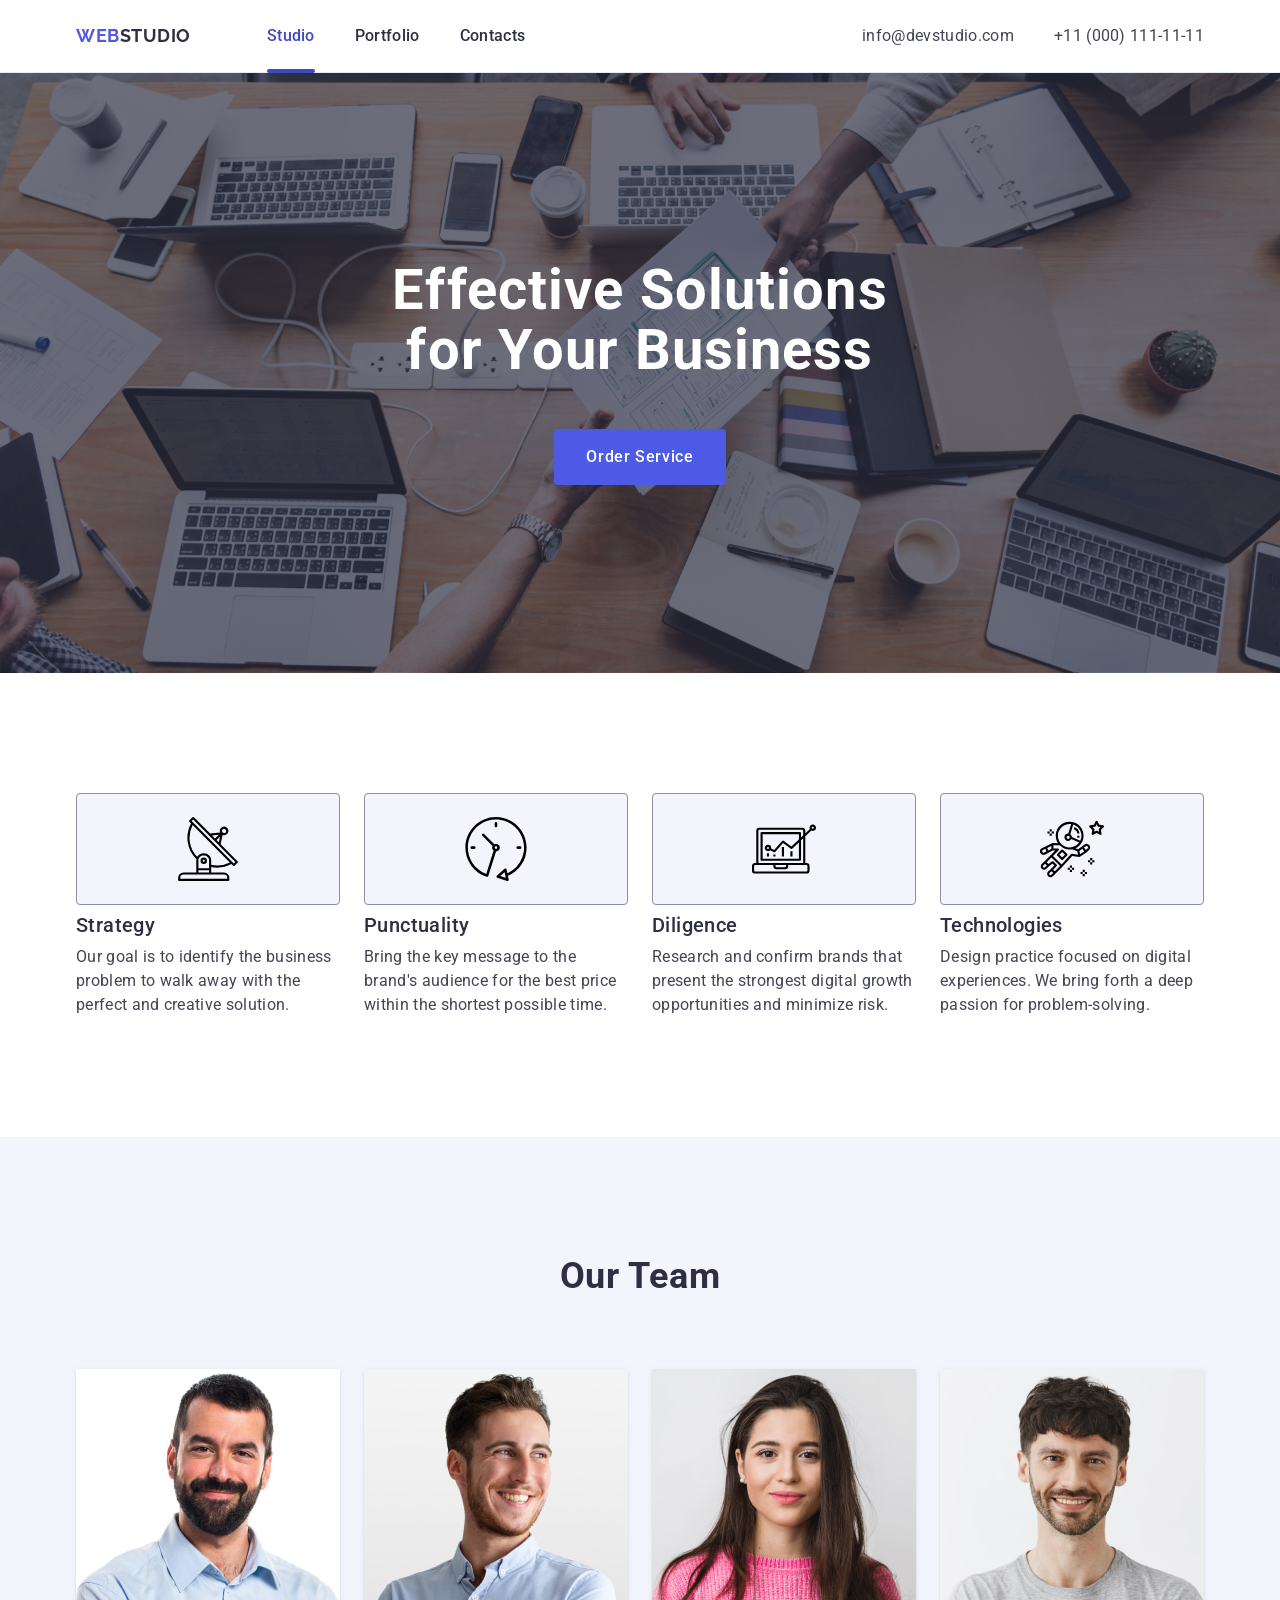
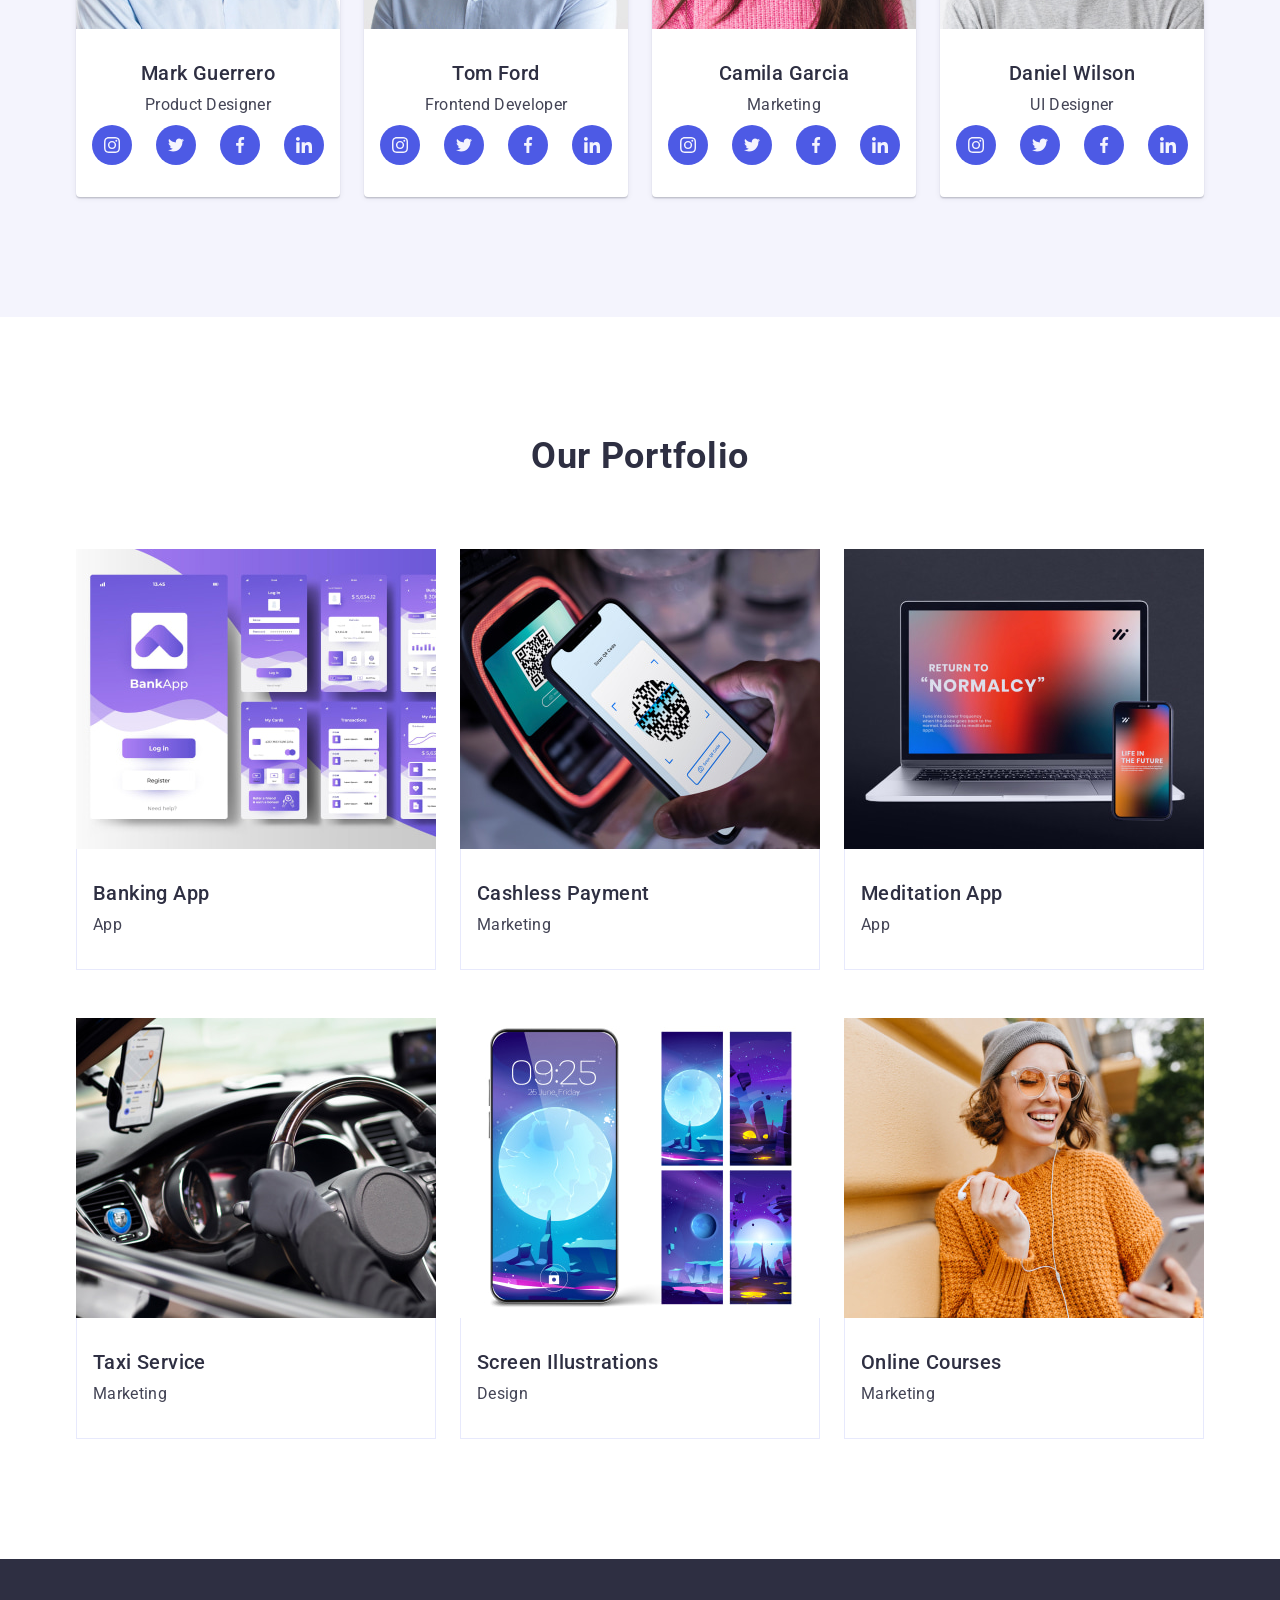
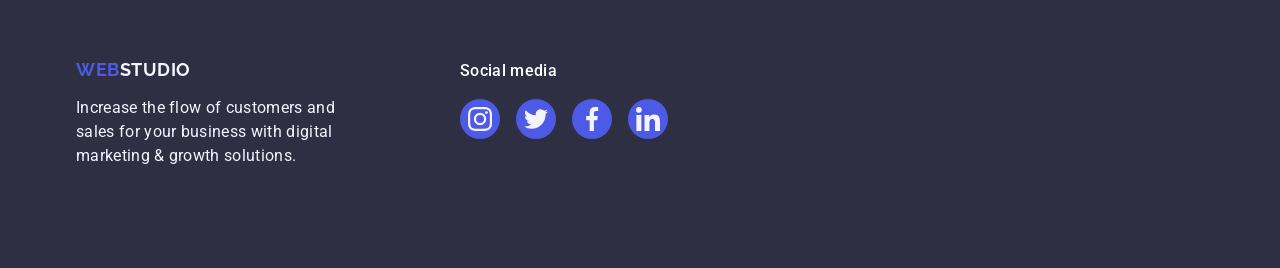
==== index.html @ 4e067c33 "Initial commit" ====
<!DOCTYPE html>
<html lang="en">
<!-- head -->

<head>
    <meta charset="UTF-8">
    <meta name="viewport" content="width=device-width, initial-scale=1.0">
    <!-- modern-normalize -->
    <link rel="stylesheet" href="https://cdn.jsdelivr.net/npm/modern-normalize@2.0.0/modern-normalize.min.css">
    <!-- fonts -->
    <link rel="preconnect" href="https://fonts.googleapis.com">
    <link rel="preconnect" href="https://fonts.gstatic.com" crossorigin>
    <link href="https://fonts.googleapis.com/css2?family=Raleway:wght@700&family=Roboto:wght@400;500;700&display=swap"
        rel="stylesheet">
    <!-- favicon -->
    <link rel="shortcut icon" href="./images/favicon.ico" type="image/x-icon">
    <!-- import styles.css -->
    <link rel="stylesheet" href="./css/styles.css" />
    <title>Web Studio</title>
</head>

<!-- body -->

<body>
    <!-- header -->
    <header class="header">
        <div class="container header-container">
            <!-- navigation -->
            <nav class="nav">
                <!-- logo -->
                <a class="logo nav-logo" href="./index.html">Web<span class="logo-dark-accent">Studio</span></a>
                <ul class="nav-list">
                    <li class="nav-item header-nav-item">
                        <a class="nav-link nav-link-active" href="./index.html">Studio</a>
                    </li>
                    <li class="nav-item header-nav-item">
                        <a class="nav-link" href="">Portfolio</a>
                    </li>
                    <li class="nav-item header-nav-item">
                        <a class="nav-link" href="">Contacts</a>
                    </li>
                </ul>
            </nav>

            <!-- contacts information -->
            <address class="contacts">
                <ul class="contacts-list">
                    <li class="contacts-item">
                        <a class="contact-link" href="mailto:info@devstudio.com">info@devstudio.com</a>
                    </li>
                    <li class="contacts-item">
                        <a class="contact-link" href="tel:+110001111111">+11 (000) 111-11-11</a>
                    </li>
                </ul>
            </address>
        </div>
    </header>

    <!-- main -->
    <main>

        <!-- hero section -->
        <section class="hero">
            <div class="container">
                <h1 class="hero-title">Effective Solutions for Your Business</h1>
                <button class="hero-btn" type="button">Order Service</button>
            </div>
        </section>

        <!-- features section -->
        <section class="section features">
            <div class="container">
                <h2 class="visually-hidden">Features</h2>
                <ul class="section-list-flex">
                    <li class="card-width-if-four">
                        <div class="features-icon-wrap">
                            <svg class="features-icon" width="64" height="64">
                                <use href="./images/icons.svg#features-1"></use>
                            </svg>
                        </div>
                        <h3 class="card-title">Strategy</h3>
                        <p class="card-paragraf">
                            Our goal is to identify the business
                            problem to walk away with the perfect and creative solution.
                        </p>
                    </li>
                    <li class="card-width-if-four">
                        <div class="features-icon-wrap">
                            <svg class="features-icon" width="64" height="64">
                                <use href="./images/icons.svg#features-2"></use>
                            </svg>
                        </div>
                        <h3 class="card-title">Punctuality</h3>
                        <p class="card-paragraf">
                            Bring the key message to the brand's audience for the best price within the shortest
                            possible
                            time.
                        </p>
                    </li>
                    <li class="card-width-if-four">
                        <div class="features-icon-wrap">
                            <svg class="features-icon" width="64" height="64">
                                <use href="./images/icons.svg#features-3"></use>
                            </svg>
                        </div>
                        <h3 class="card-title">Diligence</h3>
                        <p class="card-paragraf">
                            Research and confirm brands that present the strongest digital growth opportunities and
                            minimize
                            risk.
                        </p>
                    </li>
                    <li class="card-width-if-four">
                        <div class="features-icon-wrap">
                            <svg class="features-icon" width="64" height="64">
                                <use href="./images/icons.svg#features-4"></use>
                            </svg>
                        </div>
                        <h3 class="card-title">Technologies</h3>
                        <p class="card-paragraf">
                            Design practice focused on digital experiences. We bring forth a deep passion for
                            problem-solving.
                        </p>
                    </li>
                </ul>
            </div>
        </section>

        <!-- team section -->
        <section class="section team">
            <div class="container">
                <h2 class="section-title">Our Team</h2>
                <ul class="section-list-flex">
                    <li class="team-card card-width-if-four">
                        <img src="./images/team/mark-guerrero.jpg"
                            alt="an attractive man with a beard is smiling and looking ahead" width="264"
                            height="260" />
                        <div class="card-text-wrap team-text-wrap">
                            <h3 class="card-title">Mark Guerrero</h3>
                            <p class="card-paragraf team-text">Product Designer</p>
                            <ul class="socials-list section-list-flex">
                                <li class="socials-item card-width-if-four">
                                    <a href="" class="socials-link">
                                        <svg class="socials-icon" width="16" height="16">
                                            <use href="./images/icons.svg#instagram"></use>
                                        </svg>
                                    </a>
                                </li>
                                <li class="socials-item card-width-if-four">
                                    <a href="" class="socials-link">
                                        <svg class="socials-icon" width="16" height="16">
                                            <use href="./images/icons.svg#twitter"></use>
                                        </svg>
                                    </a>
                                </li>
                                <li class="socials-item card-width-if-four">
                                    <a href="" class="socials-link">
                                        <svg class="socials-icon" width="16" height="16">
                                            <use href="./images/icons.svg#facebook"></use>
                                        </svg>
                                    </a>
                                </li>
                                <li class="socials-item card-width-if-four">
                                    <a href="" class="socials-link">
                                        <svg class="socials-icon" width="16" height="16">
                                            <use href="./images/icons.svg#linkedin"></use>
                                        </svg>
                                    </a>
                                </li>
                            </ul>
                        </div>
                    </li>
                    <li class="team-card card-width-if-four">
                        <img src="./images/team/tom-ford.jpg" alt="a young man looks away with a wide smile" width="264"
                            height="260" />
                        <div class="card-text-wrap team-text-wrap">
                            <h3 class="card-title">Tom Ford</h3>
                            <p class="card-paragraf team-text">Frontend Developer</p>
                            <ul class="socials-list section-list-flex">
                                <li class="socials-item card-width-if-four">
                                    <a href="" class="socials-link">
                                        <svg class="socials-icon" width="16" height="16">
                                            <use href="./images/icons.svg#instagram"></use>
                                        </svg>
                                    </a>
                                </li>
                                <li class="socials-item card-width-if-four">
                                    <a href="" class="socials-link">
                                        <svg class="socials-icon" width="16" height="16">
                                            <use href="./images/icons.svg#twitter"></use>
                                        </svg>
                                    </a>
                                </li>
                                <li class="socials-item card-width-if-four">
                                    <a href="" class="socials-link">
                                        <svg class="socials-icon" width="16" height="16">
                                            <use href="./images/icons.svg#facebook"></use>
                                        </svg>
                                    </a>
                                </li>
                                <li class="socials-item card-width-if-four">
                                    <a href="" class="socials-link">
                                        <svg class="socials-icon" width="16" height="16">
                                            <use href="./images/icons.svg#linkedin"></use>
                                        </svg>
                                    </a>
                                </li>
                            </ul>
                        </div>
                    </li>
                    <li class="team-card card-width-if-four">
                        <img src="./images/team/camila-garcia.jpg"
                            alt="young beautiful woman pink warm sweater natural look smiling portrait isolated long hair"
                            width="264" height="260" />
                        <div class="card-text-wrap team-text-wrap">
                            <h3 class="card-title">Camila Garcia</h3>
                            <p class="card-paragraf team-text">Marketing</p>
                            <ul class="socials-list section-list-flex">
                                <li class="socials-item card-width-if-four">
                                    <a href="" class="socials-link">
                                        <svg class="socials-icon" width="16" height="16">
                                            <use href="./images/icons.svg#instagram"></use>
                                        </svg>
                                    </a>
                                </li>
                                <li class="socials-item card-width-if-four">
                                    <a href="" class="socials-link">
                                        <svg class="socials-icon" width="16" height="16">
                                            <use href="./images/icons.svg#twitter"></use>
                                        </svg>
                                    </a>
                                </li>
                                <li class="socials-item card-width-if-four">
                                    <a href="" class="socials-link">
                                        <svg class="socials-icon" width="16" height="16">
                                            <use href="./images/icons.svg#facebook"></use>
                                        </svg>
                                    </a>
                                </li>
                                <li class="socials-item card-width-if-four">
                                    <a href="" class="socials-link">
                                        <svg class="socials-icon" width="16" height="16">
                                            <use href="./images/icons.svg#linkedin"></use>
                                        </svg>
                                    </a>
                                </li>
                            </ul>
                        </div>
                    </li>
                    <li class="team-card card-width-if-four">
                        <img src="./images/team/daniel-wilson.jpg"
                            alt="confident handsome guy posing against white wall" width="264" height="260" />
                        <div class="card-text-wrap team-text-wrap">
                            <h3 class="card-title">Daniel Wilson</h3>
                            <p class="card-paragraf team-text">UI Designer</p>
                            <ul class="socials-list section-list-flex">
                                <li class="socials-item card-width-if-four">
                                    <a href="" class="socials-link">
                                        <svg class="socials-icon" width="16" height="16">
                                            <use href="./images/icons.svg#instagram"></use>
                                        </svg>
                                    </a>
                                </li>
                                <li class="socials-item card-width-if-four">
                                    <a href="" class="socials-link">
                                        <svg class="socials-icon" width="16" height="16">
                                            <use href="./images/icons.svg#twitter"></use>
                                        </svg>
                                    </a>
                                </li>
                                <li class="socials-item card-width-if-four">
                                    <a href="" class="socials-link">
                                        <svg class="socials-icon" width="16" height="16">
                                            <use href="./images/icons.svg#facebook"></use>
                                        </svg>
                                    </a>
                                </li>
                                <li class="socials-item card-width-if-four">
                                    <a href="" class="socials-link">
                                        <svg class="socials-icon" width="16" height="16">
                                            <use href="./images/icons.svg#linkedin"></use>
                                        </svg>
                                    </a>
                                </li>
                            </ul>
                        </div>
                    </li>
                </ul>
            </div>
        </section>

        <!-- portfolio section -->
        <section class="section portfolio">
            <div class="container">
                <h2 class="section-title">Our Portfolio</h2>
                <ul class="section-list-flex portfolio-list">
                    <li class="card-width-if-three portfolio-card">
                        <div class="overlay-wrap">
                            <img src="./images/portfolio/portfolio-1.jpg"
                                alt="Banking mobile application mockup in purple and white colors" width="360"
                                height="300" />
                            <p class="overlay">
                                14 Stylish and User-Friendly App Design Concepts · Task Manager App · Calorie Tracker
                                App · Exotic Fruit Ecommerce App ·
                                Cloud Storage App
                            </p>
                        </div>
                        <div class="card-text-wrap portfolio-text-wrap">
                            <h3 class="card-title">Banking App</h3>
                            <p class="card-paragraf">App</p>
                        </div>
                    </li>
                    <li class="card-width-if-three portfolio-card">
                        <div class="overlay-wrap">
                            <img src="./images/portfolio/portfolio-2.jpg"
                                alt="Mobile phone reads qr code for non-cash payment" width="360" height="300" />
                            <p class="overlay">
                                14 Stylish and User-Friendly App Design Concepts · Task Manager App · Calorie Tracker
                                App · Exotic Fruit Ecommerce
                                App · Cloud Storage App
                            </p>
                        </div>
                        <div class="card-text-wrap portfolio-text-wrap">
                            <h3 class="card-title">Cashless Payment</h3>
                            <p class="card-paragraf">Marketing</p>
                        </div>
                    </li>
                    <li class="card-width-if-three portfolio-card">
                        <div class="overlay-wrap">
                            <img src="./images/portfolio/portfolio-3.jpg"
                                alt="The same application on the screen of a laptop and a smartphone on a black background"
                                width="360" height="300" />
                            <p class="overlay">
                                14 Stylish and User-Friendly App Design Concepts · Task Manager App · Calorie Tracker
                                App · Exotic Fruit Ecommerce
                                App · Cloud Storage App
                            </p>
                        </div>
                        <div class="card-text-wrap portfolio-text-wrap">
                            <h3 class="card-title">Meditation App</h3>
                            <p class="card-paragraf">App</p>
                        </div>
                    </li>
                    <li class="card-width-if-three portfolio-card">
                        <div class="overlay-wrap">
                            <img src="./images/portfolio/portfolio-4.jpg"
                                alt="Hands on the steering wheel, black interior GPS navigation applications on the smartphone screen"
                                width="360" height="300" />
                            <p class="overlay">
                                14 Stylish and User-Friendly App Design Concepts · Task Manager App · Calorie Tracker
                                App · Exotic Fruit Ecommerce
                                App · Cloud Storage App
                            </p>
                        </div>
                        <div class="card-text-wrap portfolio-text-wrap">
                            <h3 class="card-title">Taxi Service</h3>
                            <p class="card-paragraf">Marketing</p>
                        </div>
                    </li>
                    <li class="card-width-if-three portfolio-card">
                        <div class="overlay-wrap">
                            <img src="./images/portfolio/portfolio-5.jpg"
                                alt="Screensaver on the smartphone screen and four illustrations of the night moon sky in violet-blue shades"
                                width="360" height="300" />
                            <p class="overlay">
                                14 Stylish and User-Friendly App Design Concepts · Task Manager App · Calorie Tracker
                                App · Exotic Fruit Ecommerce
                                App · Cloud Storage App
                            </p>
                        </div>
                        <div class="card-text-wrap portfolio-text-wrap">
                            <h3 class="card-title">Screen Illustrations</h3>
                            <p class="card-paragraf">Design</p>
                        </div>
                    </li>
                    <li class="card-width-if-three portfolio-card">
                        <div class="overlay-wrap">
                            <img src="./images/portfolio/portfolio-6.jpg"
                                alt="A girl in an orange sweater, glasses and headphones with a smartphone in her hands"
                                width="360" height="300" />
                            <p class="overlay">
                                14 Stylish and User-Friendly App Design Concepts · Task Manager App · Calorie Tracker
                                App · Exotic Fruit Ecommerce
                                App · Cloud Storage App
                            </p>
                        </div>
                        <div class="card-text-wrap portfolio-text-wrap">
                            <h3 class="card-title">Online Courses</h3>
                            <p class="card-paragraf">Marketing</p>
                        </div>
                    </li>
                </ul>
            </div>
        </section>
    </main>

    <!-- footer -->
    <footer class="footer">
        <div class="container footer-container">
            <!-- logo -->
            <div class="footer-logo-wrap">
                <a class="logo footer-logo" href="./index.html">Web<span class="logo-light-accent">Studio</span></a>
                <p class="footer-text">
                    Increase the flow of customers and sales for your business with digital marketing & growth
                    solutions.
                </p>
            </div>
            <!-- socials -->
            <div>
                <p class="footer-socials-title">Social media</p>
                <ul class="socials-list section-list-flex footer-socials-list">
                    <li class="socials-item card-width-if-four">
                        <a href="" class="socials-link footer-socials-link">
                            <svg class="socials-icon" width="24" height="24">
                                <use href="./images/icons.svg#instagram"></use>
                            </svg>
                        </a>
                    </li>
                    <li class="socials-item card-width-if-four">
                        <a href="" class="socials-link footer-socials-link">
                            <svg class="socials-icon" width="24" height="24">
                                <use href="./images/icons.svg#twitter"></use>
                            </svg>
                        </a>
                    </li>
                    <li class="socials-item card-width-if-four">
                        <a href="" class="socials-link footer-socials-link">
                            <svg class="socials-icon" width="24" height="24">
                                <use href="./images/icons.svg#facebook"></use>
                            </svg>
                        </a>
                    </li>
                    <li class="socials-item card-width-if-four">
                        <a href="" class="socials-link footer-socials-link">
                            <svg class="socials-icon" width="24" height="24">
                                <use href="./images/icons.svg#linkedin"></use>
                            </svg>
                        </a>
                    </li>
                </ul>
            </div>


        </div>
    </footer>
</body>

</html>
---- css/styles.css ----
:root {
    /* colors */
    --brand-color-white: #FFFFFF;
    --brand-color-dark: #2e2f42;
    --brand-color-grey: #F4F4FD;
    --brand-color-accent: #4D5AE5;
    --pressed-state-color: #404BBF;
    --pressed-state-footer-color: #31D0AA;
    --text-color: #434455;
    --line-color: #E7E9FC;
    --border-color: #8E8F99;

    /* fonts */
    --text-font-family: 'Roboto', sans-serif;
    --logo-font-family: 'Raleway', sans-serif;
}

body {
    font-family: 'Roboto', sans-serif;
    color: var(--text-color);
    background-color: var(--brand-color-white);
    line-height: 1.5;
    letter-spacing: 0.02em;
}
/* ------------------------ */
/* #region обнулення стилів */
h1,
h2,
h3,
h4,
h5,
h6,
p {
    margin: 0;
}

img {
    display: block;
    max-width: 100%;
    height: auto;
}

.visually-hidden {
    position: absolute;
    width: 1px;
    height: 1px;
    margin: -1px;
    border: 0;
    padding: 0;
    white-space: nowrap;
    clip-path: inset(100%);
    clip: rect(0 0 0 0);
    overflow: hidden;
}

ul,
ol {
    list-style-type: none;
    padding: 0;
    margin: 0;
}

a {
    text-decoration: none;
    color: inherit;
}
/* #endregion */

/* --------------------- */
/* #region common styles */

/* container */
.container {
    width: 1158px;

    margin: 0 auto;
    padding: 0 15px;
}

/* section */ 
.section {
    padding: 120px 0;
}
/* section header h2 */
.section-title {
    font-weight: 700;
    font-size: 36px;
    line-height: 1.11;
    text-align: center;
    text-transform: capitalize;
    color: var(--brand-color-dark);
    letter-spacing: 0.02em;
    margin-bottom: 72px;
}
/* flexbox for section */
.section-list-flex {
    display: flex;
    justify-content: space-between;
    gap: 24px;
}

/* ---- */
/* #region card */
.card-title {
    font-weight: 500;
    font-size: 20px;
    line-height: 1.2;
    color: var(--brand-color-dark);
    letter-spacing: 0.02em;
    margin-bottom: 8px;
}
.card-text-wrap {
    padding: 32px 0;
}
.card-width-if-four {
    width: calc((100% - 3 * 24px) / 4);
}
.card-width-if-three {
    width: calc((100% - 2 * 24px) / 3);
}
.overlay-wrap {
    position: relative;
    overflow: hidden;
}
.overlay {
    position: absolute;
    top: 0;
    left: 0;
    width: 100%;
    height: 100%;
    transform: translateY(100%);
    transition: transform 250ms cubic-bezier(0.4, 0, 0.2, 1);
    padding: 40px 32px;
    background-color: var(--brand-color-accent);
    color: var(--brand-color-grey);
}
/* #endregion */

/* ------------ */
/* #region logo */
.logo {
    font-family: var(--logo-font-family);
    font-weight: 700;
    font-size: 18px;
    line-height: 1.17;
    letter-spacing: 0.03em;
    color: var(--brand-color-accent);
    text-transform: uppercase;
    transition: color 250ms cubic-bezier(0.4, 0, 0.2, 1);
}
.logo:hover,
.logo:focus {
    color: var(--pressed-state-color);
}
.logo-dark-accent {
    color: var(--brand-color-dark);
}
.logo-light-accent {
    color: var(--brand-color-grey);
}
/* #endregion */

/* --------------- */
/* #region socials */
.socials-list {
    justify-content: center;
}
.socials-item {
    width: 40px;
    height: 40px;
}
.socials-link {
    display: flex;
    align-items: center;
    justify-content: center;
    width: 100%;
    height: 100%;

    background-color: var(--brand-color-accent);
    border-radius: 50%;
    transition: background-color 250ms cubic-bezier(0.4, 0, 0.2, 1);
}
.socials-link:hover,
.socials-link:focus {
    background-color: var(--pressed-state-color);
    cursor: pointer;
}
.socials-icon {
    fill: var(--brand-color-grey);
}
/* #endregion */

/* -------------- */
/* #region Header */
.header {
    border-bottom: 1px solid var(--line-color);
    box-shadow: 0px 2px 1px rgba(46, 47, 66, 0.08), 
                0px 1px 1px rgba(46, 47, 66, 0.16), 
                0px 1px 6px rgba(46, 47, 66, 0.08);
}
.header-container {
    display: flex;
    align-items: center;
    justify-content: space-between;
}
.header-nav-item {
    position: relative;
}
/* navigation */
.nav {
    display: flex;
    align-items: center;
}
.nav-logo {
    padding: 24px 0;
    margin-right: 76px;
}
.nav-list {
    display: flex;
    align-items: center;
    gap: 40px;
}
.nav-link {
    position: relative;
    display: inline-block;
    color: var(--brand-color-dark);
    font-weight: 500;
    padding: 24px 0;
    transition: color 250ms cubic-bezier(0.4, 0, 0.2, 1);
}
.nav-link:hover,
.nav-link:focus {
    color: var(--pressed-state-color);
}
.nav-link-active {
    color: var(--pressed-state-color);
}
.nav-link-active::after {
    content: "";
    position: absolute;
    bottom: -1px;
    left: 0;
    width: 100%;
    height: 4px;
    border-radius: 2px;
    background-color: var(--pressed-state-color);
}
/* contacts */
.contacts {
    font-style: normal;
}
.contacts-list {
    display: flex;
    align-items: center;
    gap: 40px;
}
.contact-link {
    color: inherit;
    padding: 24px 0;
    transition: color 250ms cubic-bezier(0.4, 0, 0.2, 1);
}
.contact-link:hover,
.contact-link:focus {
    color: var(--pressed-state-color);
}
/* #endregion */

/* ------------ */
/* #region hero */
.hero {
    max-width: 1440px;
    background-image: 
    linear-gradient(
        rgba(46, 47, 66, 0.7), 
        rgba(46, 47, 66, 0.7)),
    url("../images/hero/hero-1.jpg");
    background-color: var(--brand-color-dark);
    background-repeat: no-repeat;
    background-position: center;
    background-size: cover;
    padding: 188px 0;
    margin: 0 auto;
}

.hero-title {
    color: var(--brand-color-white);
    font-weight: 700;
    font-size: 56px;
    line-height: 1.07;
    letter-spacing: 0.02em;
    text-align: center;
    max-width: 496px;
    margin: 0 auto 48px auto;
}
.hero-btn {
    display: block;
    background-color: var(--brand-color-accent);
    color: var(--brand-color-white);
    font-weight: 500;
    letter-spacing: 0.04em;
    cursor: pointer;
    line-height: inherit;
    min-width: 169px;
    height: 56px;
    padding: 16px 32px;
    border: none;
    border-radius: 4px;
    margin: 0 auto;
    transition: background-color 250ms cubic-bezier(0.4, 0, 0.2, 1);
}
.hero-btn:hover,
.hero-btn:focus {
    background-color: var(--pressed-state-color);
}
/* #endregion */

/* ---------------- */
/* #region features */
.features-icon-wrap {
    display: flex;
    align-items: center;
    justify-content: center;
    height: 112px;
    border: 1px solid var(--border-color);
    border-radius: 4px;
    background-color: var(--brand-color-grey);
    padding-top: 24px;
    padding-bottom: 24px;
    margin-bottom: 8px;

}
.features-icon {
    display: block;
    margin: 0 auto;
}
/* #endregion */

/* ------------ */
/* #region team */
.team {
    background-color: var(--brand-color-grey);
}
.team-card {
    background-color: var(--brand-color-white);
    border-radius: 0px 0px 4px 4px;
    box-shadow: 0px 1px 6px rgba(46, 47, 66, 0.08),
                0px 1px 1px rgba(46, 47, 66, 0.16),
                0px 2px 1px rgba(46, 47, 66, 0.08);
}
.team-text-wrap {
    text-align: center;
}
.team-text {
    margin-bottom: 8px;
}
/* #endregion */

/* ---------------- */
/* #region portfolio */
.portfolio-list {
    flex-wrap: wrap;
    row-gap: 48px;
}
.portfolio-card {
    transition: box-shadow 250ms cubic-bezier(0.4, 0, 0.2, 1);
}
.portfolio-card:hover,
.portfolio-card:focus {
    cursor: pointer;
    box-shadow: 0px 1px 6px rgba(46, 47, 66, 0.08),
        0px 1px 1px rgba(46, 47, 66, 0.16),
        0px 2px 1px rgba(46, 47, 66, 0.08);
}
.portfolio-card:hover .overlay,
.portfolio-card:focus .overlay {
    transform: translateY(0);
}
.portfolio-text-wrap {
    border-bottom: 1px solid var(--line-color);
    border-left: 1px solid var(--line-color);
    border-right: 1px solid var(--line-color);
    padding: 32px 16px;
}
/* #endregion */

/* -------------- */
/* #region footer */
.footer {
    background-color: var(--brand-color-dark);
    padding-top: 100px;
    padding-bottom: 100px;
}
.footer-container {
    display: flex;
    align-items: baseline;
}
.footer-logo-wrap {
    margin-right: 120px;
}
.footer-logo {
    display: inline-block;
    margin-bottom: 16px;
}
.footer-text {
    max-width: 264px;
    color: var(--brand-color-grey)
}
.footer-socials-title {
    font-weight: 500;
    color: var(--brand-color-white);
    margin-bottom: 16px;
}
.footer-socials-list {
    gap: 16px;
}
.footer-socials-item {
    padding: 8px;
}
.footer-socials-link:hover,
.footer-socials-link:focus {
    background-color: var(--pressed-state-footer-color);
}
/* #endregion */
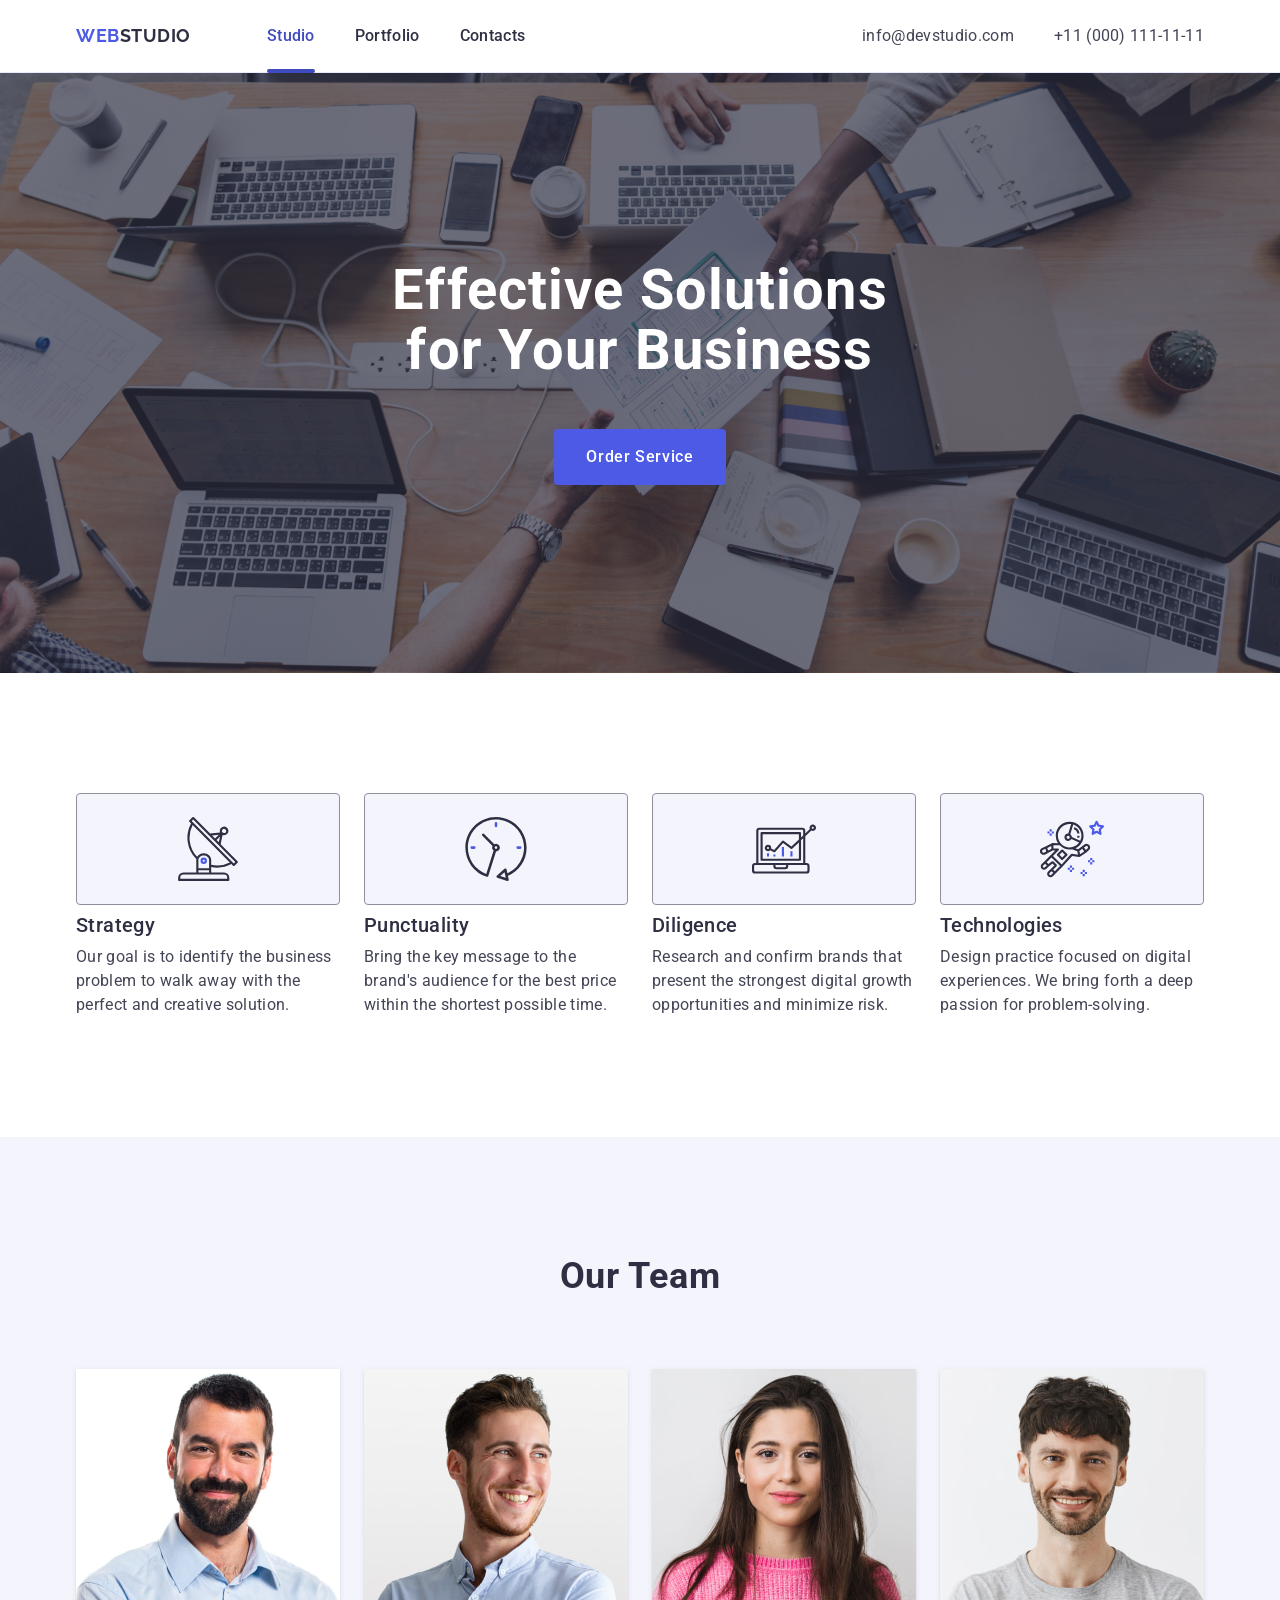
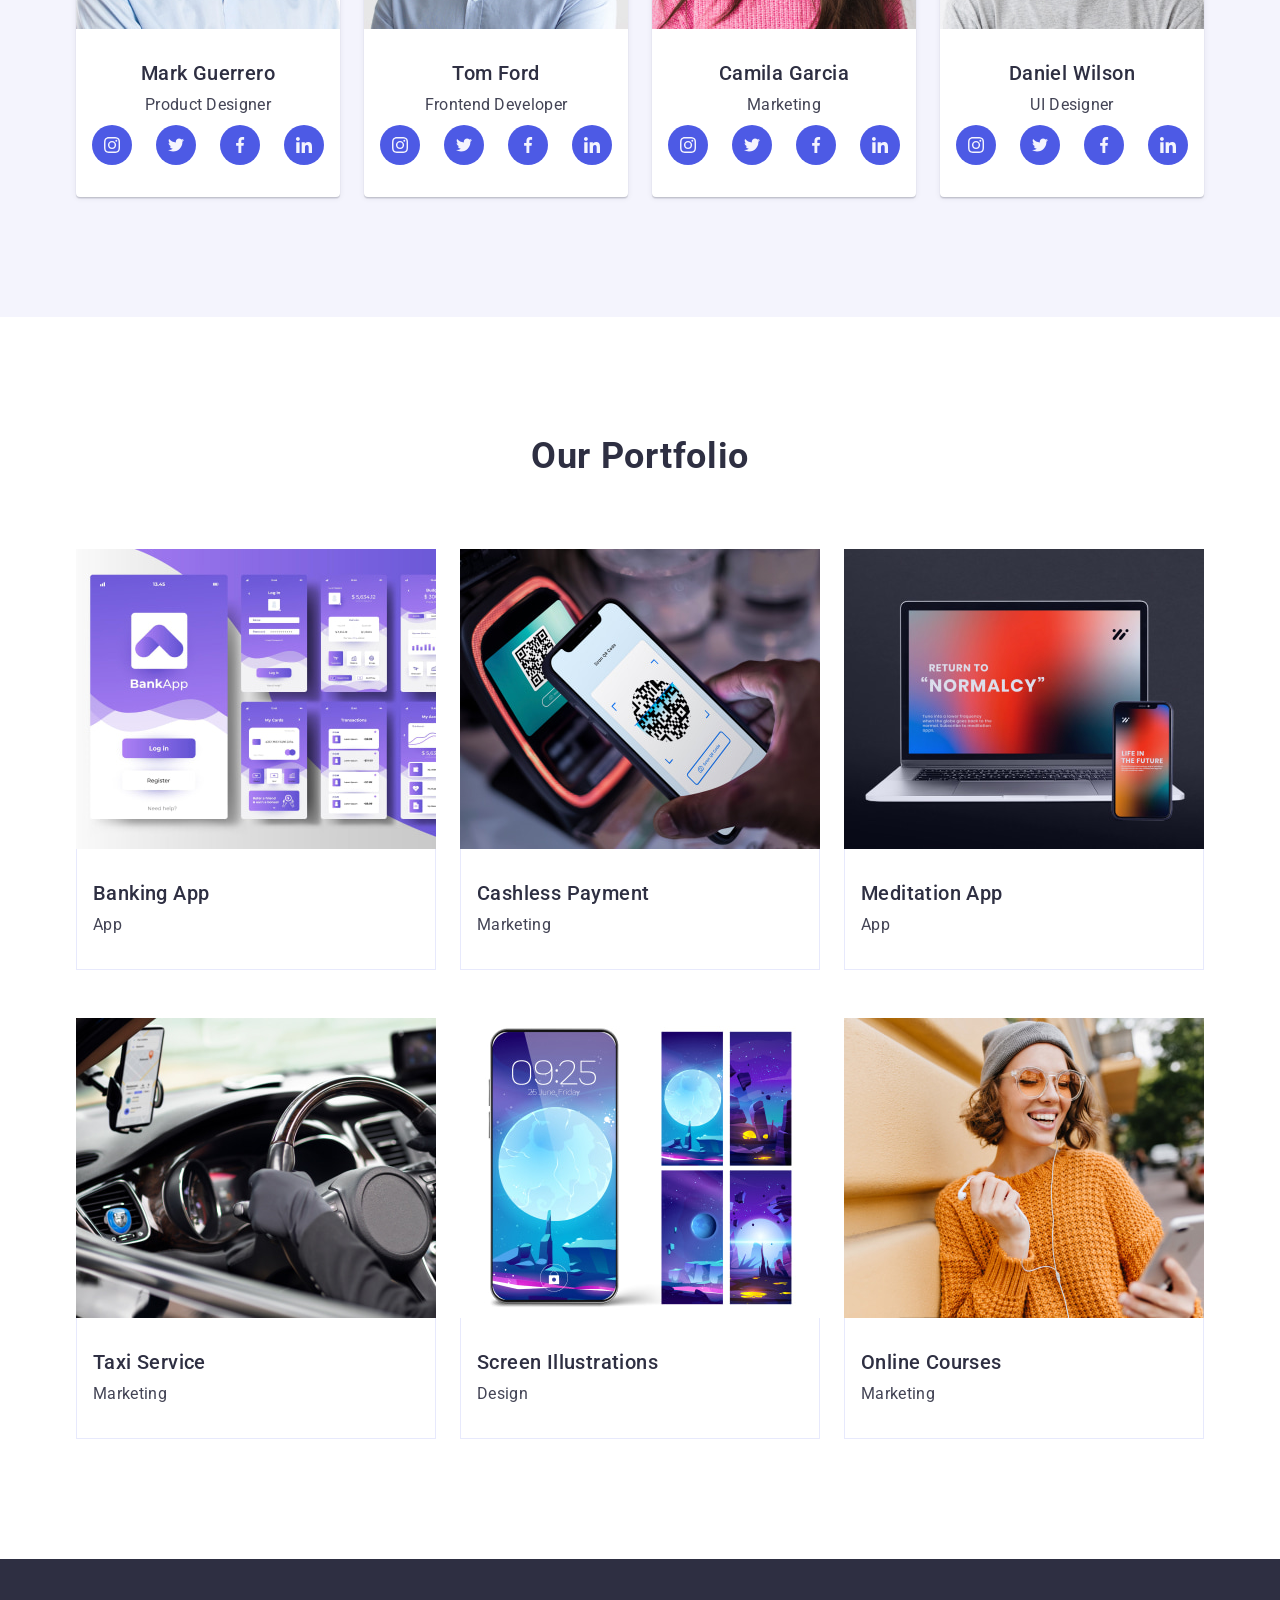
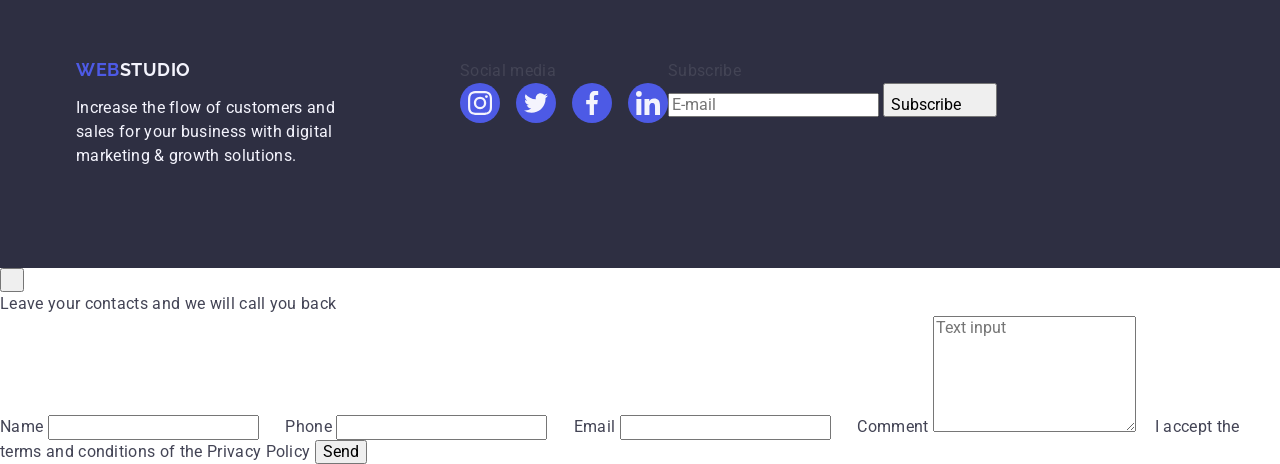
==== commit 6231dd3a: "Update index.html" ====
--- a/index.html
+++ b/index.html
@@ -63,7 +63,7 @@
         <section class="hero">
             <div class="container">
                 <h1 class="hero-title">Effective Solutions for Your Business</h1>
-                <button class="hero-btn" type="button">Order Service</button>
+                <button class="btn hero-btn" type="button" data-modal-open>Order Service</button>
             </div>
         </section>
 
@@ -406,8 +406,8 @@
                 </p>
             </div>
             <!-- socials -->
-            <div>
-                <p class="footer-socials-title">Social media</p>
+            <div class="footer-socials-wrap">
+                <p class="footer-title">Social media</p>
                 <ul class="socials-list section-list-flex footer-socials-list">
                     <li class="socials-item card-width-if-four">
                         <a href="" class="socials-link footer-socials-link">
@@ -439,10 +439,83 @@
                     </li>
                 </ul>
             </div>
-
+            <!-- footer form -->
+            <div class="footer-form-wrap">
+                <p class="footer-title">Subscribe</p>
+                <form class="footer-form">
+                    <label class="footer-label">
+                        <input class="footer-form-input" type="email" name="email" placeholder="E-mail">
+                    </label>
+                    <button class="btn footer-btn" type="submit">
+                        <span class="footer-form-text">Subscribe</span>
+                        <svg class="footer-btn-icon" width="24" height="24">
+                            <use href="./images/icons.svg#subscribe"></use>
+                        </svg>
+                    </button>
+                </form>
+            </div>
 
         </div>
     </footer>
+
+    <!-- modal -->
+    <div class="modal-overlay" data-modal>
+        <div class="modal">
+            <!-- modal form -->
+            <button class="modal-btn" data-modal-close>
+                <svg class="modal-btn-icon" width="8" height="8">
+                    <use href="./images/icons.svg#icon-modal-close"></use>
+                </svg>
+            </button>
+            <form class="modal-form">
+                <p class="modal-form-title">Leave your contacts and we will call you back</p>
+                <label class="modal-form-lable">
+                    <span class="form-text">Name</span>
+                    <span class="input-tumb">
+                        <input class="form-input" type="text" name="name">
+                        <svg class="form-icon" width="18" height="18">
+                            <use href="./images/icons.svg#icon-form-name"></use>
+                        </svg>
+                    </span>
+                </label>
+                <label class="modal-form-lable">
+                    <span class="form-text">Phone</span>
+                    <span class="input-tumb">
+                        <input class="form-input" type="tel" name="phone">
+                        <svg class="form-icon" width="18" height="18">
+                            <use href="./images/icons.svg#icon-form-phone"></use>
+                        </svg>
+                    </span>
+                </label>
+                <label class="modal-form-lable">
+                    <span class="form-text">Email</span>
+                    <span class="input-tumb">
+                        <input class="form-input" type="email" name="email">
+                        <svg class="form-icon" width="18" height="18">
+                            <use href="./images/icons.svg#icon-form-email"></use>
+                        </svg>
+                    </span>
+                </label>
+                <label class="modal-form-lable textarea-lable">
+                    <span class="form-text">Comment</span>
+                    <textarea class="textarea form-input" type="text" rows="6" placeholder="Text input" name="comment"></textarea>
+                </label>
+                <label class="checkbox-lable">
+                    <input class="check-input visually-hidden" type="checkbox" />
+                    <span class="check-box">
+                        <svg class="check-icon" width="10px" height="8px">
+                            <use href="./images/icons.svg#icon-form-check-click-vector"></use>
+                        </svg>
+                    </span>
+                    <span class="checkbox-text">
+                        I accept the terms and conditions of the <a class="checkbox-link" href="#">Privacy Policy</a>
+                    </span>
+                </label>
+                <button class="btn form-button" type="submit">Send</button>
+            </form>
+        </div>
+    </div>
+    <script src="./js/modal.js"></script>
 </body>
 
 </html>
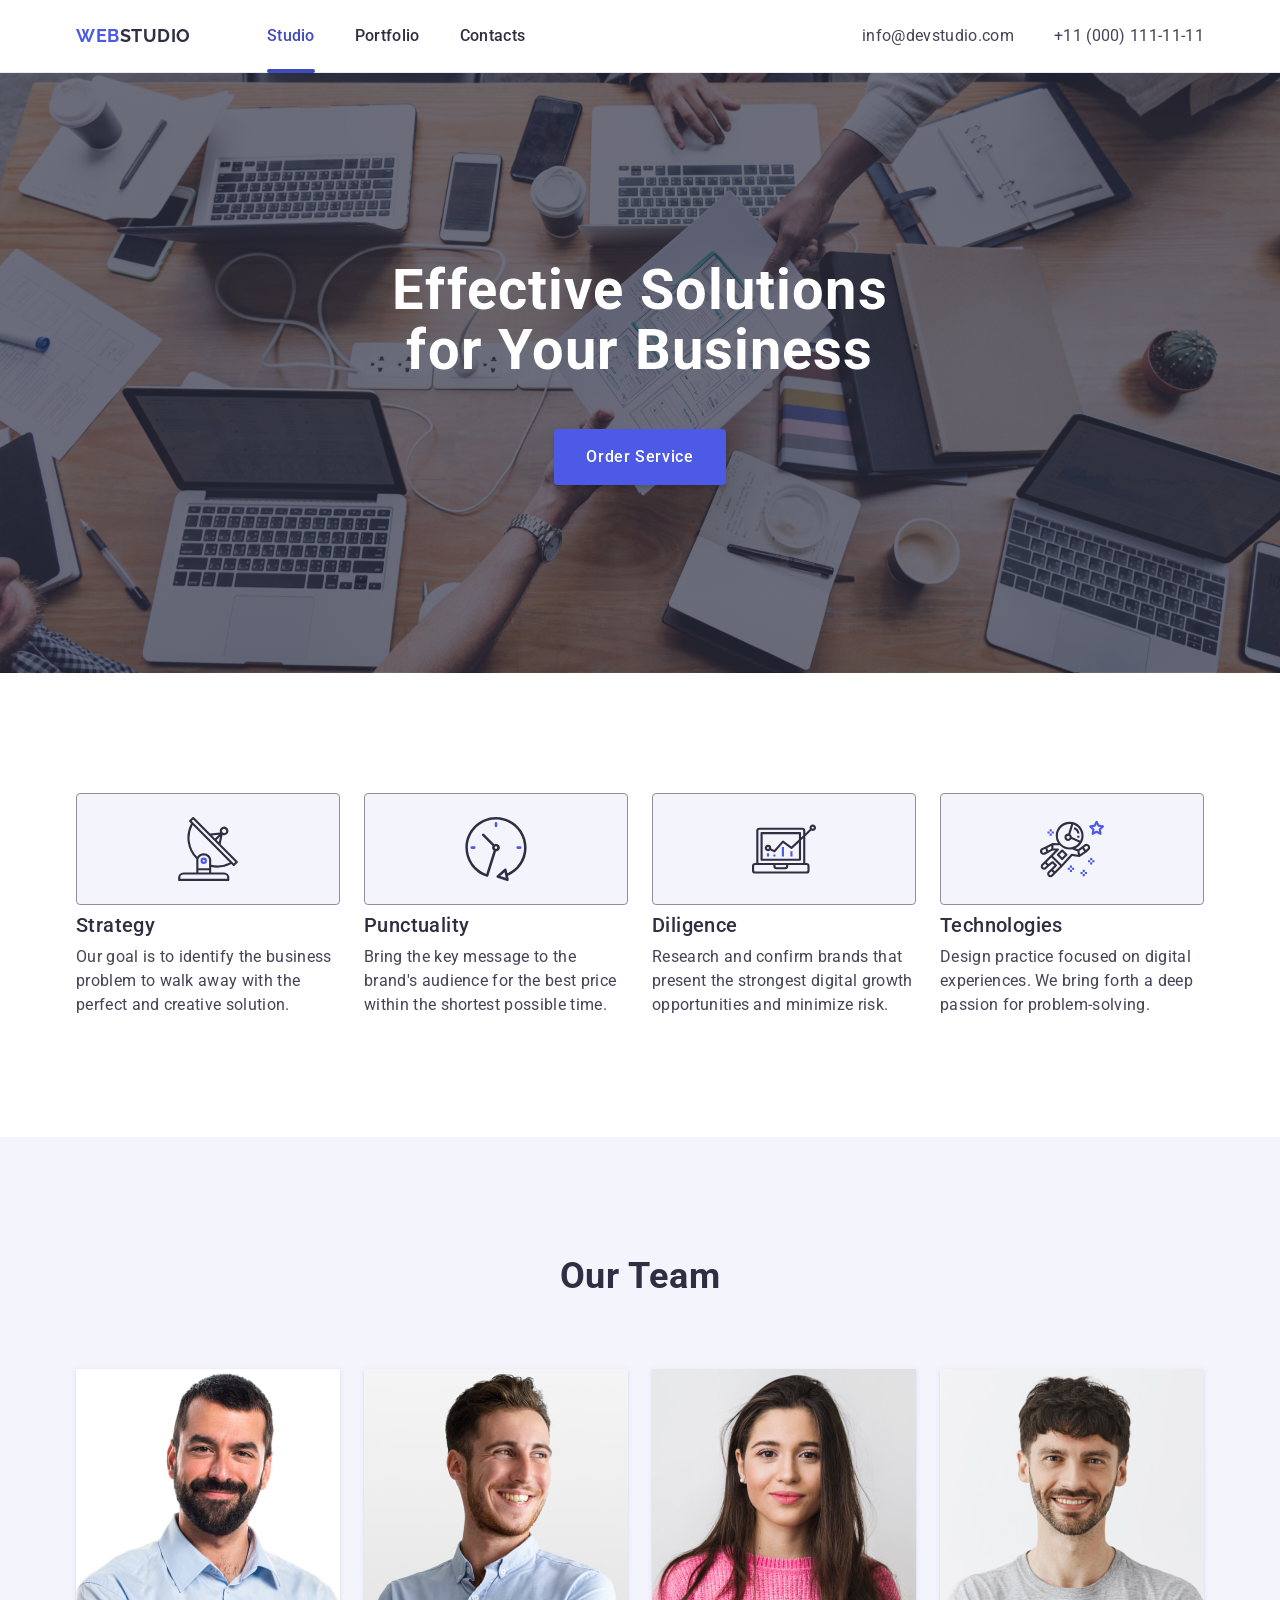
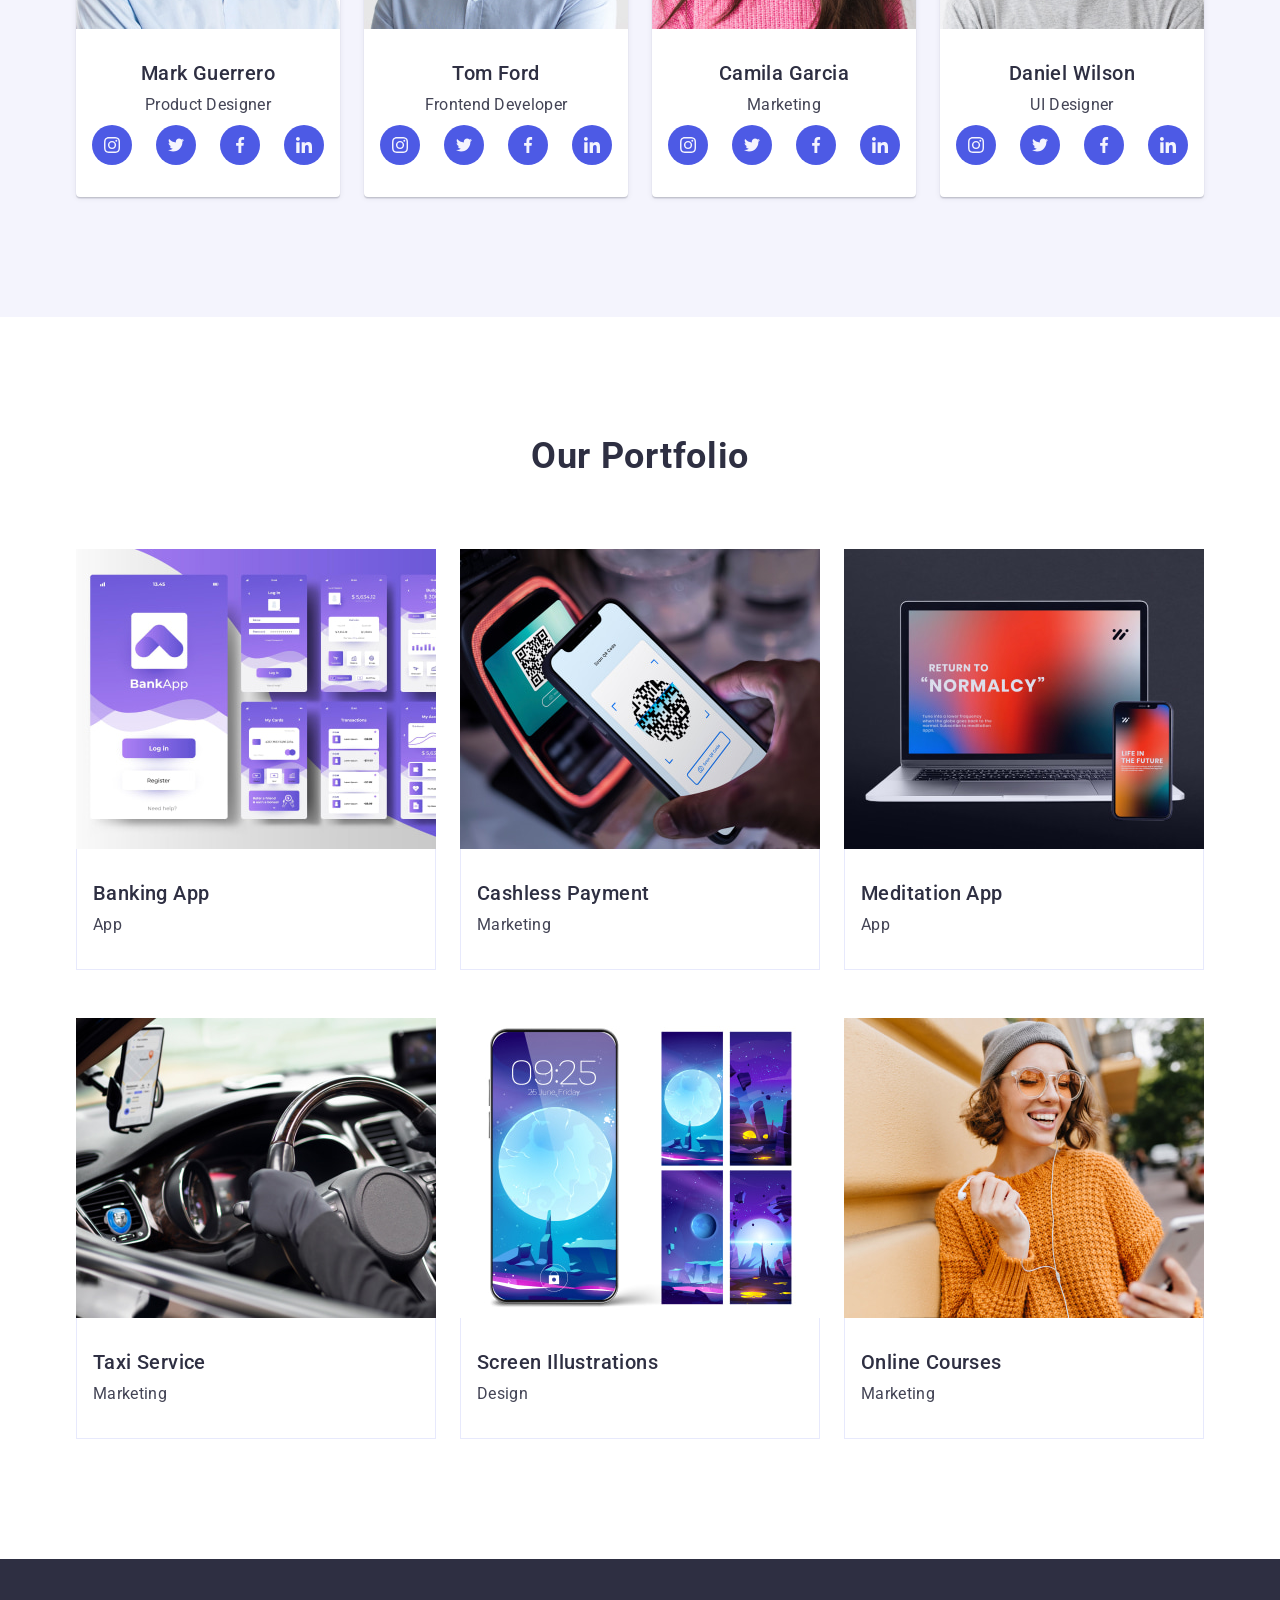
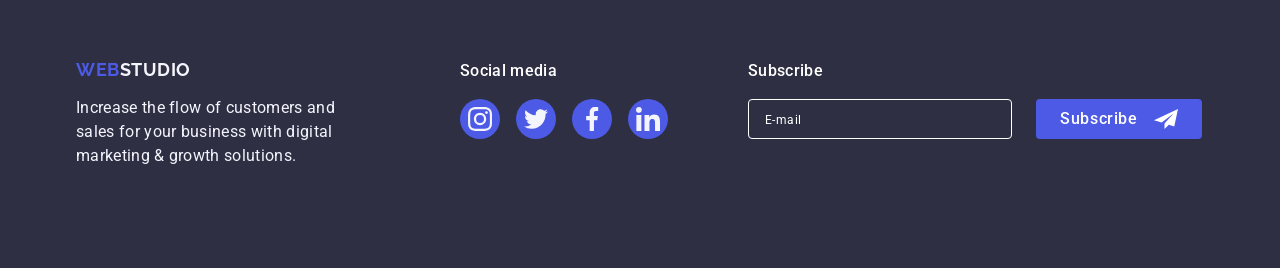
==== commit 10164da2: "Update index.html" ====
--- a/index.html
+++ b/index.html
@@ -498,7 +498,7 @@
                 </label>
                 <label class="modal-form-lable textarea-lable">
                     <span class="form-text">Comment</span>
-                    <textarea class="textarea form-input" type="text" rows="6" placeholder="Text input" name="comment"></textarea>
+                    <textarea class="textarea form-input" rows="6" placeholder="Text input" name="comment"></textarea>
                 </label>
                 <label class="checkbox-lable">
                     <input class="check-input visually-hidden" type="checkbox" />
--- a/css/styles.css
+++ b/css/styles.css
@@ -1,7 +1,9 @@
 :root {
+    scroll-behavior: smooth;
     /* colors */
     --brand-color-white: #FFFFFF;
     --brand-color-dark: #2e2f42;
+    --brand-color-dark-modal: rgba(46, 47, 66, 0.4);
     --brand-color-grey: #F4F4FD;
     --brand-color-accent: #4D5AE5;
     --pressed-state-color: #404BBF;
@@ -9,6 +11,7 @@
     --text-color: #434455;
     --line-color: #E7E9FC;
     --border-color: #8E8F99;
+    --modal: #FCFCFC;
 
     /* fonts */
     --text-font-family: 'Roboto', sans-serif;
@@ -21,6 +24,9 @@
     background-color: var(--brand-color-white);
     line-height: 1.5;
     letter-spacing: 0.02em;
+}
+body.modal-open {
+    overflow: hidden;
 }
 /* ------------------------ */
 /* #region обнулення стилів */
@@ -98,8 +104,9 @@
     justify-content: space-between;
     gap: 24px;
 }
-
-/* ---- */
+/* #endregion */
+
+/* ------------ */
 /* #region card */
 .card-title {
     font-weight: 500;
@@ -187,6 +194,256 @@
 }
 .socials-icon {
     fill: var(--brand-color-grey);
+}
+/* #endregion */
+
+/* ----------- */
+/* #region btn */
+.btn {
+    display: block;
+    background-color: var(--brand-color-accent);
+    color: var(--brand-color-white);
+    font-weight: 500;
+    letter-spacing: 0.04em;
+    cursor: pointer;
+    line-height: inherit;
+    min-width: 169px;
+    height: 56px;
+    padding: 16px 32px;
+    border: none;
+    border-radius: 4px;
+    margin: 0 auto;
+    box-shadow: 0px 4px 4px rgba(0, 0, 0, 0.15);
+    transition: background-color 250ms cubic-bezier(0.4, 0, 0.2, 1);
+}
+
+.btn:hover,
+.btn:focus {
+    background-color: var(--pressed-state-color);
+}
+/* #endregion */
+
+/* ------------- */
+/* #region modal */
+.modal-overlay {
+    background-color: var(--brand-color-dark-modal);
+
+    position: fixed;
+    top: 0;
+    left: 0;
+    width: 100%;
+    height: 100%;
+    z-index: 999;
+
+    display: flex;
+    align-items: center;
+    justify-content: center;
+
+    opacity: 0;
+    pointer-events: none;
+    visibility: hidden; 
+    transition: opacity 250ms cubic-bezier(0.4, 0, 0.2, 1),
+                visibility 250ms cubic-bezier(0.4, 0, 0.2, 1);
+}
+.modal-overlay.is-open {
+    opacity: 1;
+    pointer-events: auto;
+    visibility: visible;
+}
+.modal {
+    display: flex;
+    flex-direction: column;
+    background-color: var(--modal);
+    border-radius: 4px;
+    box-shadow: 0px 2px 1px rgba(0, 0, 0, 0.2),
+            0px 1px 3px rgba(0, 0, 0, 0.12),
+            0px 1px 1px rgba(0, 0, 0, 0.14);
+
+    width: 408px;
+    min-height: 584px;
+    padding: 24px;
+}
+
+.modal-btn {
+    display: flex;
+    align-items: center;
+    justify-content: center;
+    align-self: flex-end;
+
+    width: 24px;
+    height: 24px;
+
+    padding: 0;
+
+    border: 1px solid rgba(0, 0, 0, 0.1);
+    border-radius: 50%;
+    background-color: var(--line-color);
+
+    cursor: pointer;
+    margin-bottom: 24px;
+
+    transition: background-color 250ms cubic-bezier(0.4, 0, 0.2, 1),
+                border-color 250ms cubic-bezier(0.4, 0, 0.2, 1);
+}
+.modal-btn:hover,
+.modal-btn:focus {
+    background-color: var(--pressed-state-color);
+    border-color: var(--pressed-state-color);
+}
+.modal-btn:hover .modal-btn-icon,
+.modal-btn:focus .modal-btn-icon {
+    fill: var(--brand-color-white);
+}
+
+.modal-btn-icon {
+    fill: var(--brand-color-dark);
+    transition: fill 250ms cubic-bezier(0.4, 0, 0.2, 1);
+}
+/* #endregion */
+
+/* ------------ */
+/* #region form */
+.form {
+    display: flex;
+    align-items: center;
+    flex-direction: column;
+}
+.modal-form {
+    color: var(--border-color);
+}
+.modal-form-title {
+    font-size: 16px;
+    font-weight: 500;
+    line-height: 1.5;
+    letter-spacing: 0.02em;
+    color: var(--brand-color-dark);
+    text-align: center;
+    margin-bottom: 16px;
+}
+.modal-form-lable {
+    display: flex;
+    flex-direction: column;
+    gap: 4px;
+    
+    font-size: 12px;
+    line-height: 1.16;
+    letter-spacing: 0.04em;
+    margin-bottom: 8px;
+}
+.form-input {
+    height: 40px;
+    width: 100%;
+    border: 1px solid var(--brand-color-dark-modal);
+    border-radius: 4px;
+    outline: transparent;
+    padding-left: 38px;
+    color: var(--brand-color-dark);
+
+    transition: border-color 250ms cubic-bezier(0.4, 0, 0.2, 1);
+}
+.input-tumb {
+    position: relative;
+}
+.input-tumb:hover .form-input,
+.input-tumb:focus .form-input,
+.input-tumb:focus-within .form-input {
+    border-color: var(--brand-color-accent);
+}
+
+.form-icon {
+    position: absolute;
+    top: 8px;
+    left: 16px;
+    width: 18px;
+    height: 23px;
+
+    fill: var(--brand-color-dark);
+    transition: fill 250ms cubic-bezier(0.4, 0, 0.2, 1);
+}
+.input-tumb:hover .form-icon,
+.input-tumb:focus .form-icon,
+.input-tumb:focus-within .form-icon {
+    fill: var(--brand-color-accent);
+}
+
+.textarea::placeholder {
+    font-size: 12px;
+    line-height: 1.16;
+    letter-spacing: 0.04em;
+    color: var(--brand-color-dark-modal);
+}
+.textarea {
+    height: 120px;
+
+    font-size: 12px;
+    line-height: 1.16;
+    letter-spacing: 0.04em;
+
+    color: var(--brand-color-dark);
+    border: 1px solid var(--brand-color-dark-modal);
+    border-radius: 4px;
+
+    padding: 8px 16px;
+    resize: none;
+    outline: transparent;
+
+    transition: border-color 250ms cubic-bezier(0.4, 0, 0.2, 1);
+}
+.textarea:hover,
+.textarea:focus,
+.textarea:focus-within {
+    border-color: var(--brand-color-accent);
+}
+.textarea-lable {
+    margin-bottom: 16px;
+}
+.checkbox-lable {
+    position: relative;
+
+    font-size: 12px;
+    line-height: 1.16;
+    letter-spacing: 0.04em;
+}
+.check-box {
+    position: absolute;
+    top: -1px;
+    left: 0;
+
+    display: flex;
+    align-items: center;
+    justify-content: center;
+
+    width: 16px;
+    height: 16px;
+    border: 1px solid var(--brand-color-dark-modal);
+    border-radius: 2px;
+    transition: background-color 250ms cubic-bezier(0.4, 0, 0.2, 1),
+                border-color 250ms cubic-bezier(0.4, 0, 0.2, 1);
+}
+.check-box:hover {
+    border-color: var(--brand-color-accent);
+}
+.check-input:checked+.check-box {
+    background-color: var(--brand-color-accent);
+    border-color: var(--brand-color-accent);
+}
+.check-icon {
+    fill: var(--modal);
+}
+.check-input:checked+.check-box .check-icon {
+    fill: var(--brand-color-grey);
+}
+.checkbox-text {
+    display: inline-block;
+    margin-left: 24px;
+}
+.checkbox-link {
+    color: var(--brand-color-accent);
+    text-decoration: underline;
+    line-height: 1.33;
+}
+.form-button {
+    margin-top: 24px;
 }
 /* #endregion */
 
@@ -292,26 +549,7 @@
     max-width: 496px;
     margin: 0 auto 48px auto;
 }
-.hero-btn {
-    display: block;
-    background-color: var(--brand-color-accent);
-    color: var(--brand-color-white);
-    font-weight: 500;
-    letter-spacing: 0.04em;
-    cursor: pointer;
-    line-height: inherit;
-    min-width: 169px;
-    height: 56px;
-    padding: 16px 32px;
-    border: none;
-    border-radius: 4px;
-    margin: 0 auto;
-    transition: background-color 250ms cubic-bezier(0.4, 0, 0.2, 1);
-}
-.hero-btn:hover,
-.hero-btn:focus {
-    background-color: var(--pressed-state-color);
-}
+
 /* #endregion */
 
 /* ---------------- */
@@ -405,7 +643,10 @@
     max-width: 264px;
     color: var(--brand-color-grey)
 }
-.footer-socials-title {
+.footer-socials-wrap {
+    margin-right: 80px;
+}
+.footer-title {
     font-weight: 500;
     color: var(--brand-color-white);
     margin-bottom: 16px;
@@ -420,4 +661,39 @@
 .footer-socials-link:focus {
     background-color: var(--pressed-state-footer-color);
 }
+.footer-form {
+    display: flex;
+    gap: 24px;
+}
+.footer-form-input {
+    width: 264px;
+    height: 40px;
+
+    border: 1px solid var(--brand-color-white);
+    border-radius: 4px;
+    outline: inherit;
+    color: var(--brand-color-white);
+    background-color: transparent;
+
+    padding: 8px 16px;
+}
+.footer-form-input::placeholder {
+    color: var(--brand-color-white);
+    font-size: 12px;
+    line-height: 2;
+    letter-spacing: 0.04em;
+}
+.footer-btn {
+    display: flex;
+    align-items: center;
+    gap: 16px;
+    min-width: 165px;
+    height: 40px;
+    padding: 8px 24px;
+    margin: 0;
+    box-shadow: none;
+}
+.footer-btn-icon {
+    fill: var(--brand-color-white);
+}
 /* #endregion */
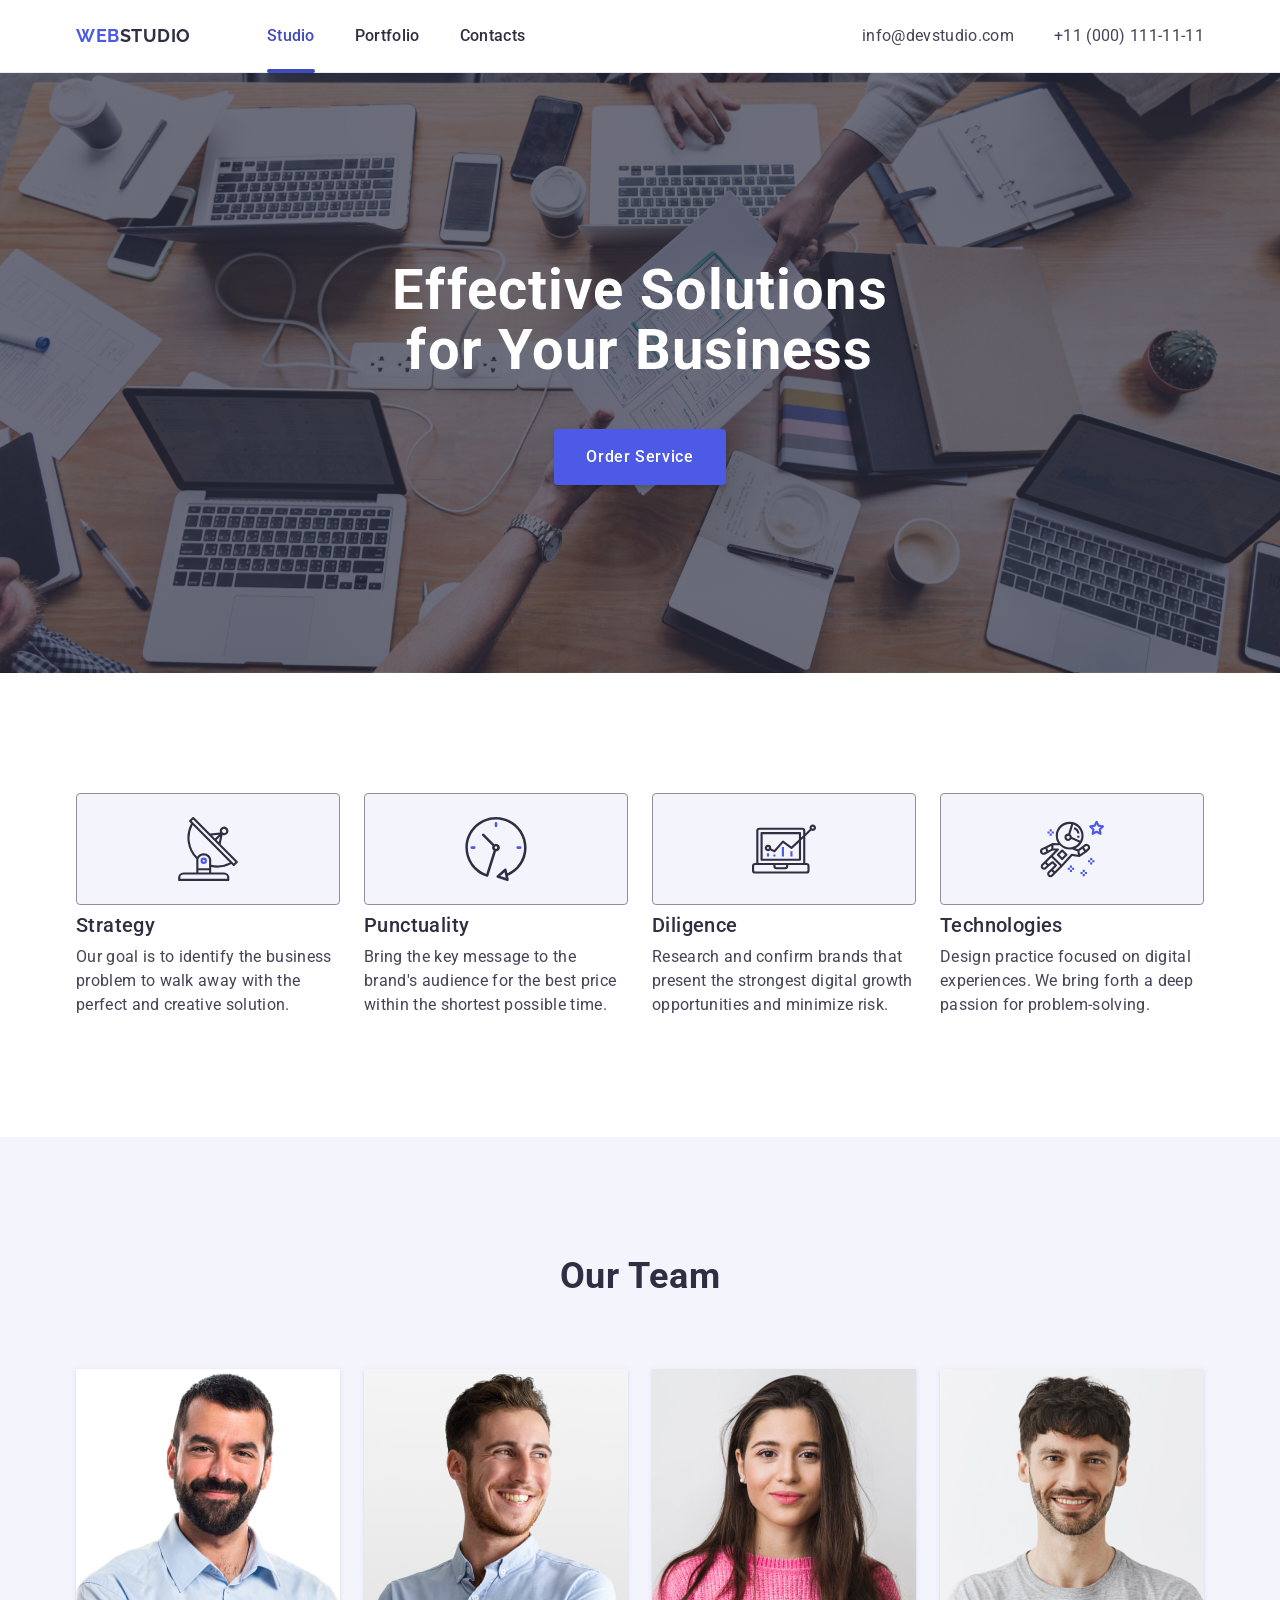
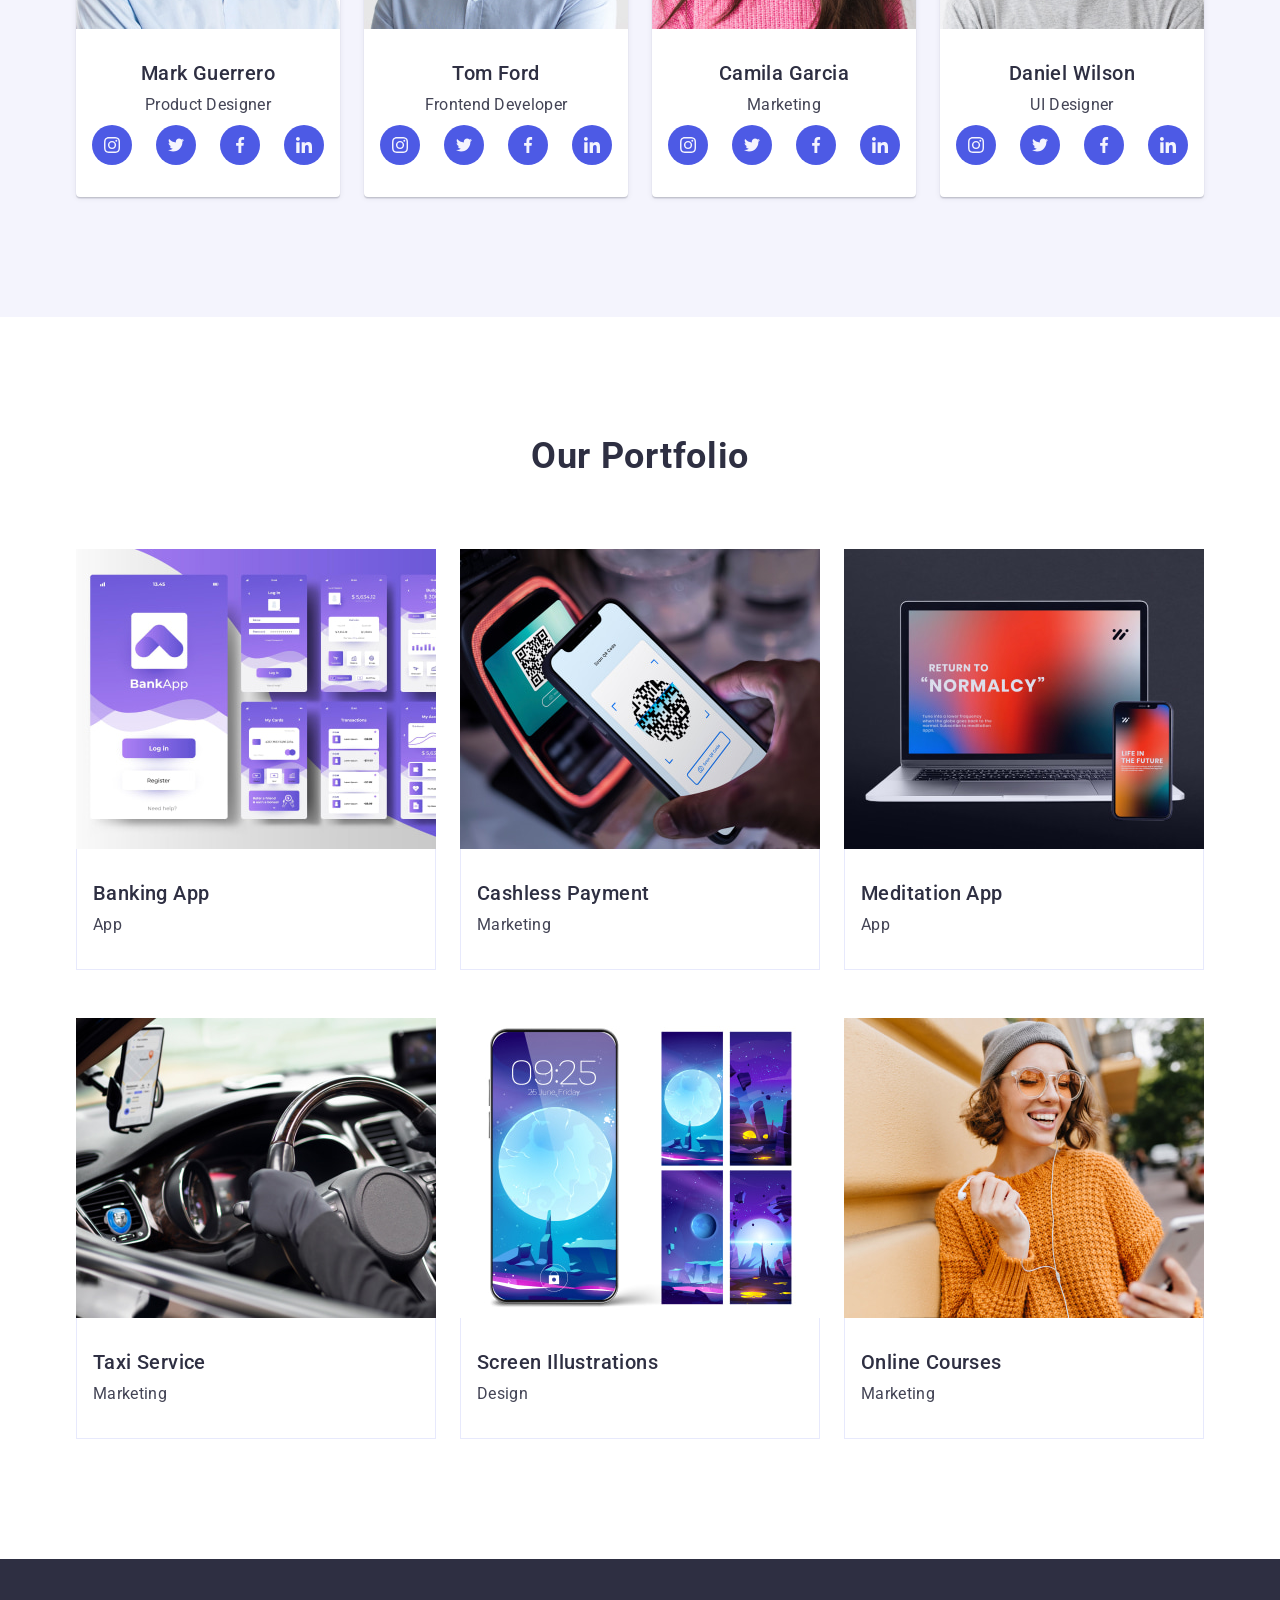
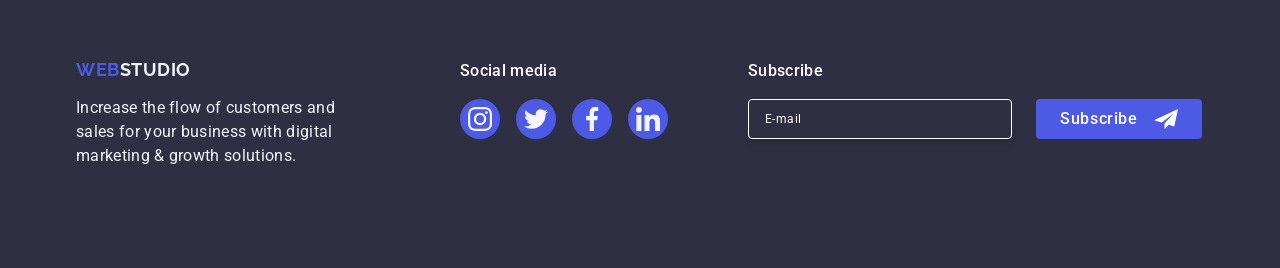
==== commit c69ab645: "Update index.html" ====
--- a/index.html
+++ b/index.html
@@ -447,7 +447,7 @@
                         <input class="footer-form-input" type="email" name="email" placeholder="E-mail">
                     </label>
                     <button class="btn footer-btn" type="submit">
-                        <span class="footer-form-text">Subscribe</span>
+                        Subscribe
                         <svg class="footer-btn-icon" width="24" height="24">
                             <use href="./images/icons.svg#subscribe"></use>
                         </svg>
@@ -461,57 +461,66 @@
     <!-- modal -->
     <div class="modal-overlay" data-modal>
         <div class="modal">
-            <!-- modal form -->
-            <button class="modal-btn" data-modal-close>
+            <button class="modal-btn" type="button" data-modal-close>
                 <svg class="modal-btn-icon" width="8" height="8">
                     <use href="./images/icons.svg#icon-modal-close"></use>
                 </svg>
             </button>
+            <p class="modal-title">Leave your contacts and we will call you back</p>
+            <!-- modal form -->
             <form class="modal-form">
-                <p class="modal-form-title">Leave your contacts and we will call you back</p>
-                <label class="modal-form-lable">
-                    <span class="form-text">Name</span>
-                    <span class="input-tumb">
-                        <input class="form-input" type="text" name="name">
-                        <svg class="form-icon" width="18" height="18">
+                <div class="modal-form-wrap">
+                    <label class="modal-form-lable" for="user-name">
+                        Name
+                    </label>
+                    <div class="input-tumb">
+                        <input class="form-input" type="text" id="user-name" name="user-name">
+                        <svg class="form-icon" width="18" height="24">
                             <use href="./images/icons.svg#icon-form-name"></use>
                         </svg>
-                    </span>
-                </label>
-                <label class="modal-form-lable">
-                    <span class="form-text">Phone</span>
-                    <span class="input-tumb">
-                        <input class="form-input" type="tel" name="phone">
-                        <svg class="form-icon" width="18" height="18">
+                    </div>
+                </div>
+                <div class="modal-form-wrap">
+                    <label class="modal-form-lable" for="user-phone">
+                        Phone
+                    </label>
+                    <div class="input-tumb">
+                        <input class="form-input" type="tel" id="user-phone" name="user-phone">
+                        <svg class="form-icon" width="18" height="24">
                             <use href="./images/icons.svg#icon-form-phone"></use>
                         </svg>
-                    </span>
-                </label>
-                <label class="modal-form-lable">
-                    <span class="form-text">Email</span>
-                    <span class="input-tumb">
-                        <input class="form-input" type="email" name="email">
-                        <svg class="form-icon" width="18" height="18">
+                    </div>
+                </div>
+                <div class="modal-form-wrap">
+                    <label class="modal-form-lable" for="user-email">
+                        Email
+                    </label>
+                    <div class="input-tumb">
+                        <input class="form-input" type="email" id="user-email" name="user-email">
+                        <svg class="form-icon" width="18" height="24">
                             <use href="./images/icons.svg#icon-form-email"></use>
                         </svg>
-                    </span>
-                </label>
-                <label class="modal-form-lable textarea-lable">
-                    <span class="form-text">Comment</span>
-                    <textarea class="textarea form-input" rows="6" placeholder="Text input" name="comment"></textarea>
-                </label>
-                <label class="checkbox-lable">
-                    <input class="check-input visually-hidden" type="checkbox" />
-                    <span class="check-box">
-                        <svg class="check-icon" width="10px" height="8px">
-                            <use href="./images/icons.svg#icon-form-check-click-vector"></use>
-                        </svg>
-                    </span>
-                    <span class="checkbox-text">
-                        I accept the terms and conditions of the <a class="checkbox-link" href="#">Privacy Policy</a>
-                    </span>
-                </label>
-                <button class="btn form-button" type="submit">Send</button>
+                    </div>
+                </div>
+                <div class="textarea-form-wrap">
+                    <label class="modal-form-lable" for="user-comment">
+                        Comment
+                    </label>
+                    <textarea class="textarea" id="user-comment" name="user-comment" placeholder="Text input"></textarea>
+                </div>
+                <div class="check-box-wrap">
+                    <input class="check-input visually-hidden" id="user-privacy" type="checkbox" value="true" name="user-privacy" />
+                    <label class="checkbox-lable" for="user-privacy">
+                        <span class="check-box">
+                            <svg class="check-icon" width="10" height="8">
+                                <use href="./images/icons.svg#icon-form-check-click-vector"></use>
+                            </svg>
+                        </span>
+                        I accept the terms and conditions of the
+                        <a class="checkbox-link" href="#">Privacy Policy</a>
+                    </label>
+                </div>
+                <button class="btn" type="submit">Send</button>
             </form>
         </div>
     </div>
--- a/css/styles.css
+++ b/css/styles.css
@@ -235,10 +235,6 @@
     height: 100%;
     z-index: 999;
 
-    display: flex;
-    align-items: center;
-    justify-content: center;
-
     opacity: 0;
     pointer-events: none;
     visibility: hidden; 
@@ -249,8 +245,18 @@
     opacity: 1;
     pointer-events: auto;
     visibility: visible;
+
+}
+.modal-overlay.is-open .modal {
+    transform: scale(0.8) translate(-50%, -50%);
 }
 .modal {
+    position: absolute;
+    top: 50%;
+    left: 50%;
+    transform: translate(-50%, -50%);
+    transition: transform 250ms cubic-bezier(0.4, 0, 0.2, 1);
+
     display: flex;
     flex-direction: column;
     background-color: var(--modal);
@@ -261,10 +267,14 @@
 
     width: 408px;
     min-height: 584px;
-    padding: 24px;
+    padding: 72px 24px 24px 24px;
 }
 
 .modal-btn {
+    position: absolute;
+    top: 24px;
+    right: 24px;
+
     display: flex;
     align-items: center;
     justify-content: center;
@@ -280,15 +290,14 @@
     background-color: var(--line-color);
 
     cursor: pointer;
-    margin-bottom: 24px;
-
-    transition: background-color 250ms cubic-bezier(0.4, 0, 0.2, 1),
-                border-color 250ms cubic-bezier(0.4, 0, 0.2, 1);
+
+    transition: background-color 250ms cubic-bezier(0.4, 0, 0.2, 1), 
+                border 250ms cubic-bezier(0.4, 0, 0.2, 1);
 }
 .modal-btn:hover,
 .modal-btn:focus {
     background-color: var(--pressed-state-color);
-    border-color: var(--pressed-state-color);
+    border: none;
 }
 .modal-btn:hover .modal-btn-icon,
 .modal-btn:focus .modal-btn-icon {
@@ -299,151 +308,126 @@
     fill: var(--brand-color-dark);
     transition: fill 250ms cubic-bezier(0.4, 0, 0.2, 1);
 }
-/* #endregion */
-
-/* ------------ */
-/* #region form */
-.form {
-    display: flex;
-    align-items: center;
-    flex-direction: column;
-}
-.modal-form {
-    color: var(--border-color);
-}
-.modal-form-title {
-    font-size: 16px;
+.modal-title {
     font-weight: 500;
-    line-height: 1.5;
-    letter-spacing: 0.02em;
     color: var(--brand-color-dark);
     text-align: center;
     margin-bottom: 16px;
 }
+/* #endregion */
+
+/* ------------ */
+/* #region form */
+.modal-form {
+    color: var(--border-color);
+}
+.modal-form-wrap {
+    margin-bottom: 8px;
+}
 .modal-form-lable {
-    display: flex;
-    flex-direction: column;
-    gap: 4px;
-    
+    display: block;
     font-size: 12px;
-    line-height: 1.16;
+    line-height: 1.17;
     letter-spacing: 0.04em;
-    margin-bottom: 8px;
+    color: var(--border-color);
+    margin-bottom: 4px;
+}
+.input-tumb {
+    position: relative;
 }
 .form-input {
     height: 40px;
     width: 100%;
     border: 1px solid var(--brand-color-dark-modal);
     border-radius: 4px;
+    background-color: transparent;
     outline: transparent;
     padding-left: 38px;
-    color: var(--brand-color-dark);
+    color: var(--brand-color-dark-modal);
 
     transition: border-color 250ms cubic-bezier(0.4, 0, 0.2, 1);
 }
-.input-tumb {
-    position: relative;
-}
-.input-tumb:hover .form-input,
-.input-tumb:focus .form-input,
-.input-tumb:focus-within .form-input {
+.form-input:focus-within {
     border-color: var(--brand-color-accent);
 }
-
 .form-icon {
     position: absolute;
-    top: 8px;
+    top: 50%;
     left: 16px;
+    transform: translateY(-50%);
     width: 18px;
     height: 23px;
 
     fill: var(--brand-color-dark);
     transition: fill 250ms cubic-bezier(0.4, 0, 0.2, 1);
 }
-.input-tumb:hover .form-icon,
-.input-tumb:focus .form-icon,
-.input-tumb:focus-within .form-icon {
+.form-input:focus-within + .form-icon {
     fill: var(--brand-color-accent);
 }
-
-.textarea::placeholder {
+.textarea-form-wrap {
+    height: fit-content;
+    margin: 0;
+    margin-bottom: 16px;
+}
+.textarea {
+    display: block;
+    width: 100%;
+    min-height: 120px;
+
     font-size: 12px;
-    line-height: 1.16;
+    line-height: 1.17;
     letter-spacing: 0.04em;
+
     color: var(--brand-color-dark-modal);
-}
-.textarea {
-    height: 120px;
-
-    font-size: 12px;
-    line-height: 1.16;
-    letter-spacing: 0.04em;
-
-    color: var(--brand-color-dark);
     border: 1px solid var(--brand-color-dark-modal);
     border-radius: 4px;
+    background-color: transparent;
 
     padding: 8px 16px;
+    outline: transparent;
     resize: none;
-    outline: transparent;
 
     transition: border-color 250ms cubic-bezier(0.4, 0, 0.2, 1);
 }
-.textarea:hover,
-.textarea:focus,
 .textarea:focus-within {
     border-color: var(--brand-color-accent);
 }
-.textarea-lable {
-    margin-bottom: 16px;
+.textarea::placeholder {
+    color: var(--brand-color-dark-modal);
+}
+.check-box-wrap {
+    margin-bottom: 24px;
 }
 .checkbox-lable {
-    position: relative;
-
     font-size: 12px;
-    line-height: 1.16;
+    line-height: 1.17;
     letter-spacing: 0.04em;
+    color: var(--border-color);
 }
 .check-box {
-    position: absolute;
-    top: -1px;
-    left: 0;
-
-    display: flex;
+    display: inline-flex;
     align-items: center;
     justify-content: center;
-
     width: 16px;
     height: 16px;
     border: 1px solid var(--brand-color-dark-modal);
     border-radius: 2px;
-    transition: background-color 250ms cubic-bezier(0.4, 0, 0.2, 1),
-                border-color 250ms cubic-bezier(0.4, 0, 0.2, 1);
-}
-.check-box:hover {
-    border-color: var(--brand-color-accent);
-}
-.check-input:checked+.check-box {
-    background-color: var(--brand-color-accent);
-    border-color: var(--brand-color-accent);
-}
-.check-icon {
-    fill: var(--modal);
-}
-.check-input:checked+.check-box .check-icon {
+    fill: transparent;
+    transition: background-color 250ms cubic-bezier(0.4, 0, 0.2, 1), 
+                border 250ms cubic-bezier(0.4, 0, 0.2, 1), 
+                fill 250ms cubic-bezier(0.4, 0, 0.2, 1);
+    margin-right: 8px;
+}
+.check-input:checked+.checkbox-lable>.check-box {
+    background-color: var(--pressed-state-color);
     fill: var(--brand-color-grey);
-}
-.checkbox-text {
-    display: inline-block;
-    margin-left: 24px;
+    border: none;
+
 }
 .checkbox-link {
     color: var(--brand-color-accent);
     text-decoration: underline;
     line-height: 1.33;
-}
-.form-button {
-    margin-top: 24px;
 }
 /* #endregion */
 
@@ -669,24 +653,27 @@
     width: 264px;
     height: 40px;
 
+    font-size: 12px;
+    line-height: 2;
+    letter-spacing: 0.04em;
+
     border: 1px solid var(--brand-color-white);
     border-radius: 4px;
     outline: inherit;
     color: var(--brand-color-white);
     background-color: transparent;
+    box-shadow: 0px 4px 4px rgba(0, 0, 0, 0.15);
 
     padding: 8px 16px;
 }
 .footer-form-input::placeholder {
     color: var(--brand-color-white);
-    font-size: 12px;
-    line-height: 2;
-    letter-spacing: 0.04em;
 }
 .footer-btn {
     display: flex;
     align-items: center;
-    gap: 16px;
+    justify-content: center;
+
     min-width: 165px;
     height: 40px;
     padding: 8px 24px;
@@ -695,5 +682,6 @@
 }
 .footer-btn-icon {
     fill: var(--brand-color-white);
+    margin-left: 16px;
 }
 /* #endregion */
